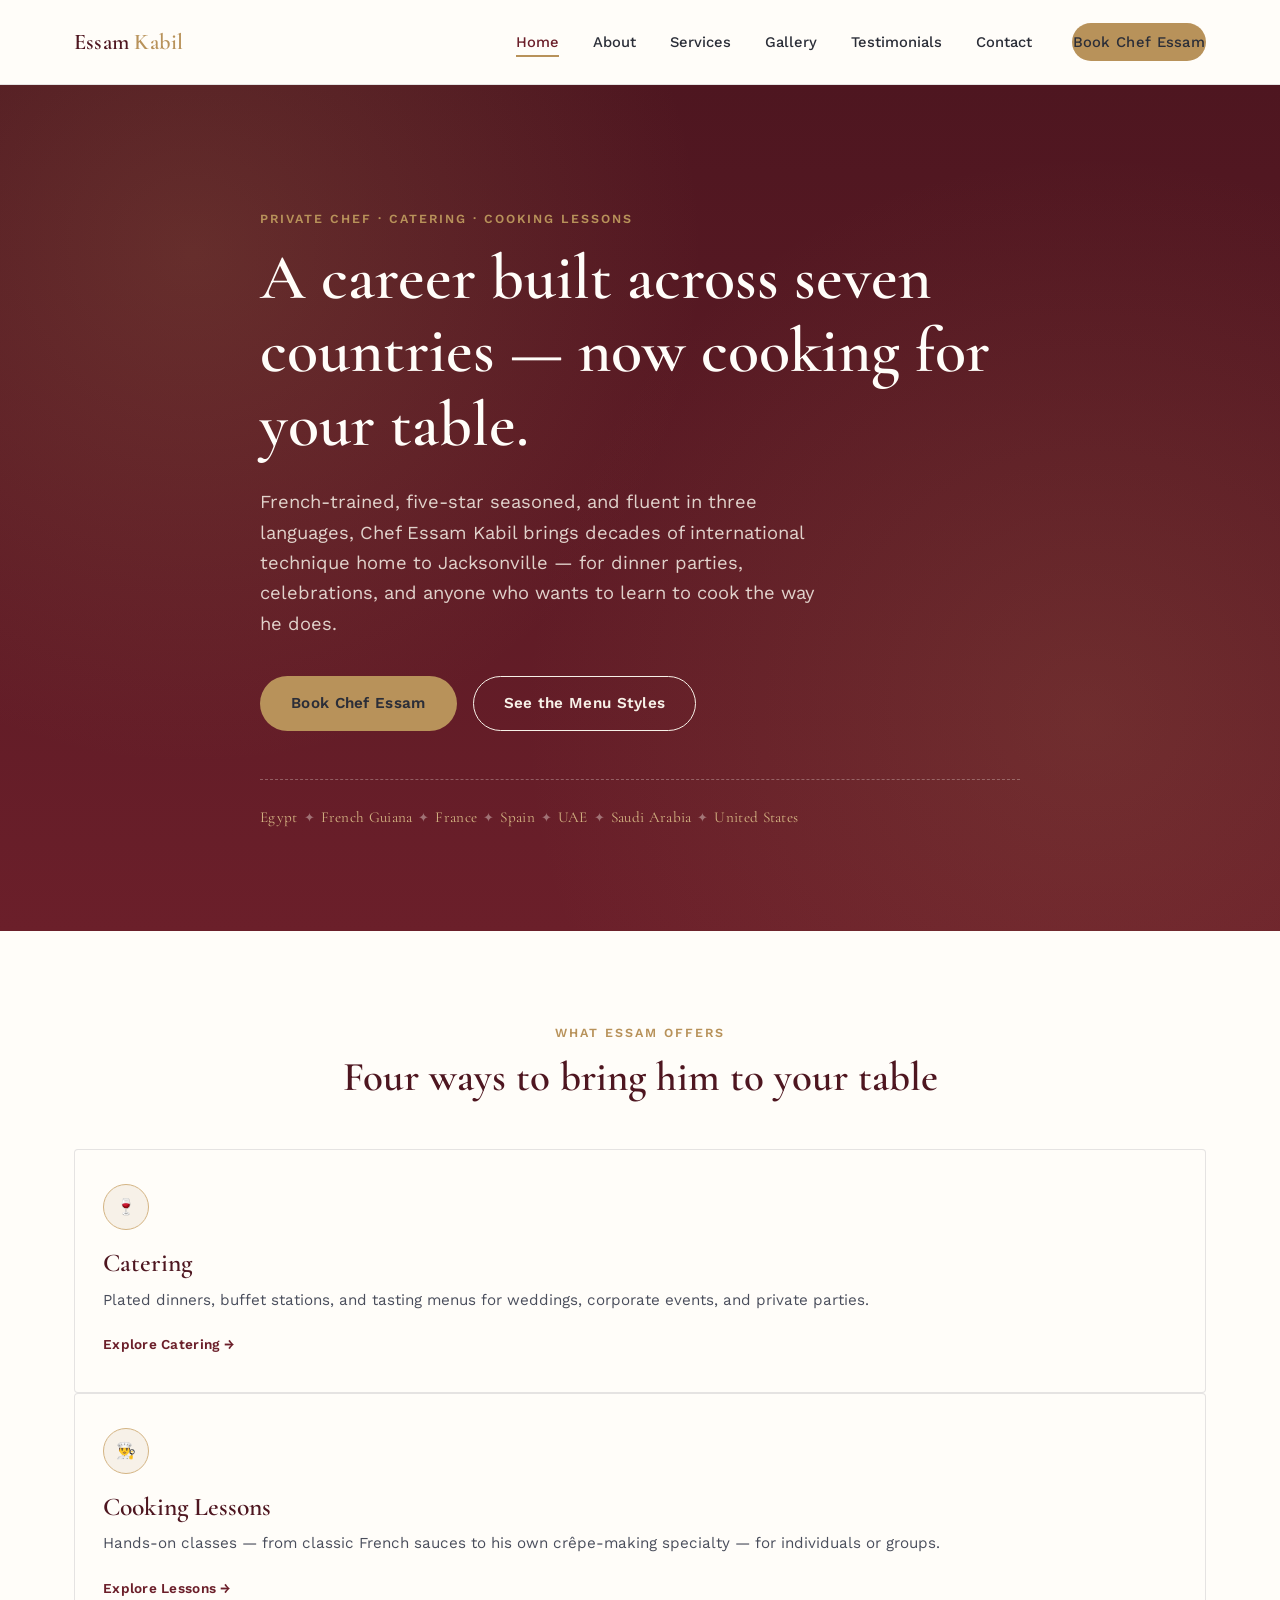
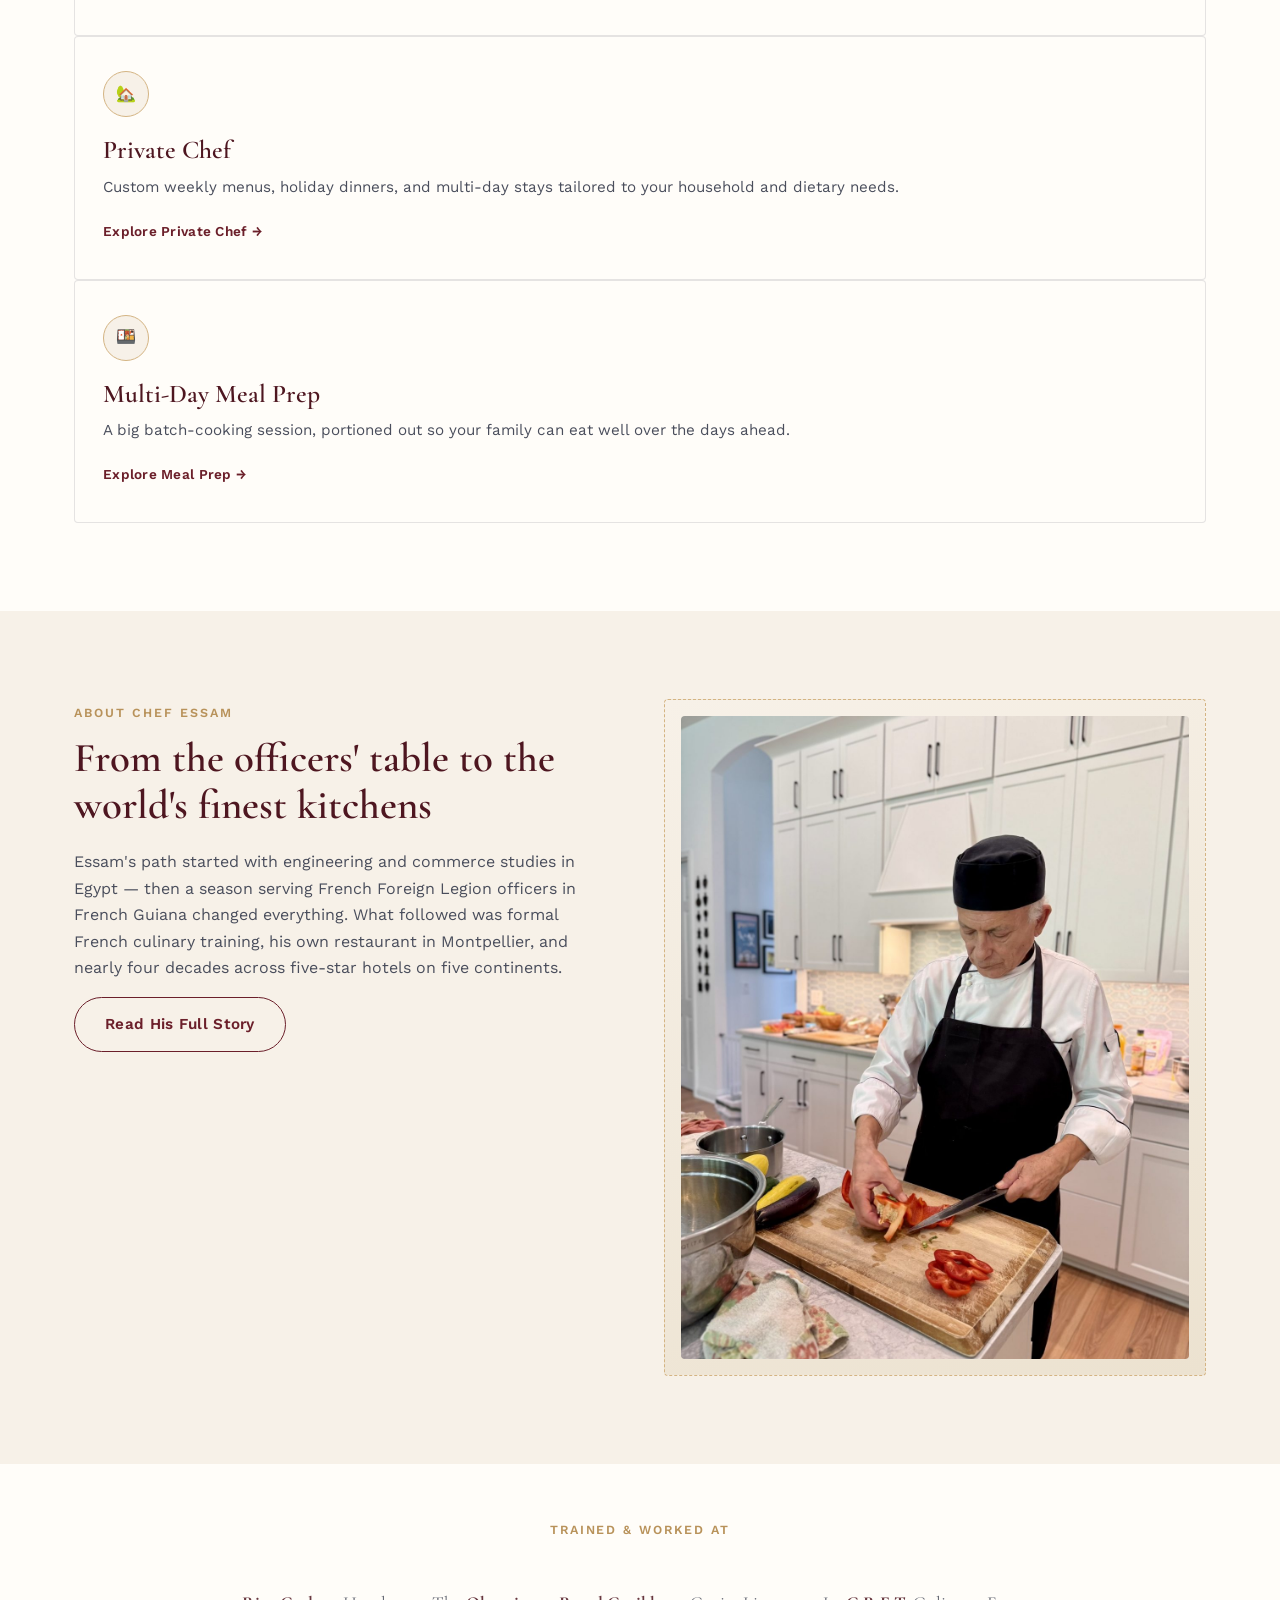
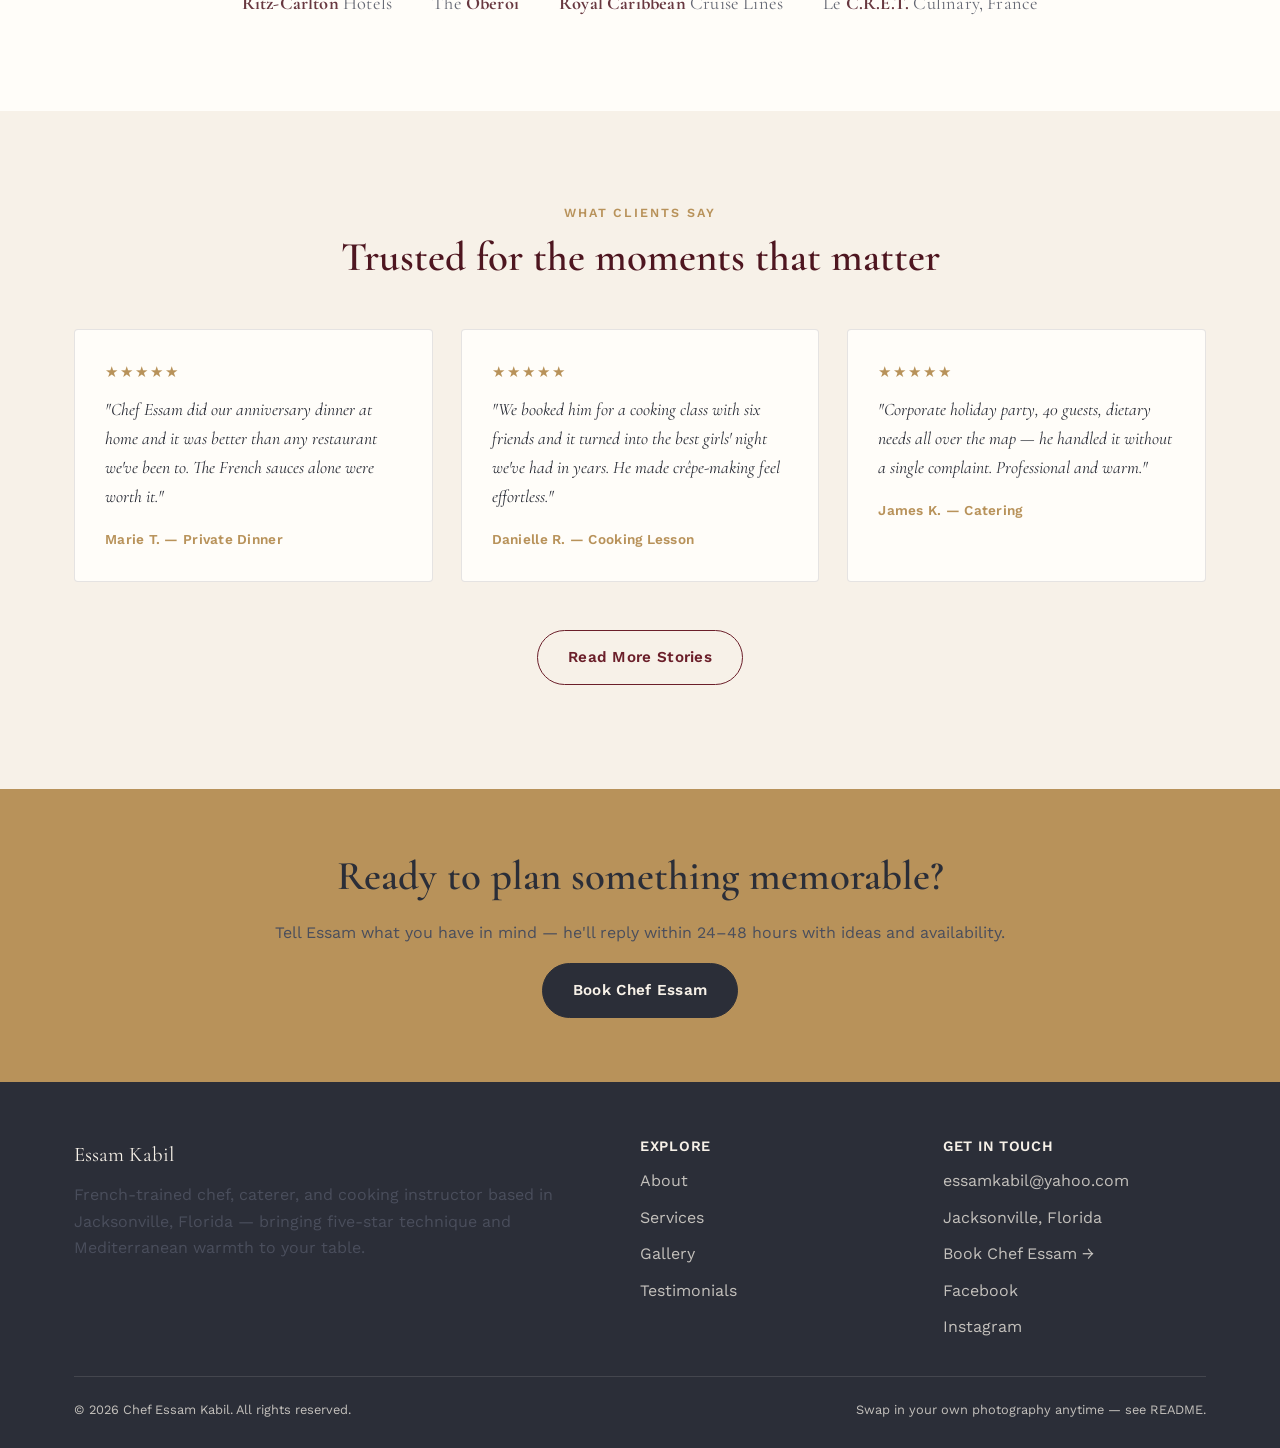
==== index.html @ e4d71530 "Add files via upload" ====
<!DOCTYPE html>
<html lang="en">
<head>
<meta charset="UTF-8">
<meta name="viewport" content="width=device-width, initial-scale=1.0">
<title>Chef Essam Kabil — Private Chef, Catering &amp; Cooking Lessons in Jacksonville, FL</title>
<meta name="description" content="French-trained executive chef Essam Kabil offers private chef services, catering, and cooking lessons in Jacksonville, FL — five-star technique, Mediterranean warmth.">
<link rel="preconnect" href="https://fonts.googleapis.com">
<link href="https://fonts.googleapis.com/css2?family=Cormorant+Garamond:wght@500;600;700&family=Work+Sans:wght@400;500;600&display=swap" rel="stylesheet">
<link rel="stylesheet" href="css/style.css">
</head>
<body>

<header class="site-header">
  <nav class="container nav">
    <a href="index.html" class="brand">Essam <span>Kabil</span></a>
    <ul class="nav-links">
      <li><a href="index.html" class="active">Home</a></li>
      <li><a href="about.html">About</a></li>
      <li><a href="services.html">Services</a></li>
      <li><a href="gallery.html">Gallery</a></li>
      <li><a href="testimonials.html">Testimonials</a></li>
      <li><a href="contact.html">Contact</a></li>
      <li class="nav-cta"><a href="contact.html" class="btn btn-primary">Book Chef Essam</a></li>
    </ul>
    <button class="nav-toggle" aria-label="Toggle menu"><span></span><span></span><span></span></button>
  </nav>
</header>

<section class="hero">
  <div class="container hero-inner">
    <span class="eyebrow">Private Chef · Catering · Cooking Lessons</span>
    <h1>A career built across seven countries — now cooking for your table.</h1>
    <p class="lede">French-trained, five-star seasoned, and fluent in three languages, Chef Essam Kabil brings decades of international technique home to Jacksonville — for dinner parties, celebrations, and anyone who wants to learn to cook the way he does.</p>
    <div class="hero-ctas">
      <a href="contact.html" class="btn btn-primary">Book Chef Essam</a>
      <a href="services.html" class="btn btn-outline">See the Menu Styles</a>
    </div>
    <div class="journey-strip">
      <span class="journey-stop">Egypt</span><span class="journey-sep">✦</span>
      <span class="journey-stop">French Guiana</span><span class="journey-sep">✦</span>
      <span class="journey-stop">France</span><span class="journey-sep">✦</span>
      <span class="journey-stop">Spain</span><span class="journey-sep">✦</span>
      <span class="journey-stop">UAE</span><span class="journey-sep">✦</span>
      <span class="journey-stop">Saudi Arabia</span><span class="journey-sep">✦</span>
      <span class="journey-stop">United States</span>
    </div>
  </div>
</section>

<section class="section">
  <div class="container">
    <div class="center" style="max-width:640px; margin:0 auto 48px;">
      <span class="eyebrow">What Essam Offers</span>
      <h2>Four ways to bring him to your table</h2>
    </div>
    <div class="grid-4">
      <div class="icon-card">
        <div class="icon-badge">🍷</div>
        <h3>Catering</h3>
        <p>Plated dinners, buffet stations, and tasting menus for weddings, corporate events, and private parties.</p>
        <a href="services.html#catering">Explore Catering →</a>
      </div>
      <div class="icon-card">
        <div class="icon-badge">👨‍🍳</div>
        <h3>Cooking Lessons</h3>
        <p>Hands-on classes — from classic French sauces to his own crêpe-making specialty — for individuals or groups.</p>
        <a href="services.html#lessons">Explore Lessons →</a>
      </div>
      <div class="icon-card">
        <div class="icon-badge">🏡</div>
        <h3>Private Chef</h3>
        <p>Custom weekly menus, holiday dinners, and multi-day stays tailored to your household and dietary needs.</p>
        <a href="services.html#private-chef">Explore Private Chef →</a>
      </div>
      <div class="icon-card">
        <div class="icon-badge">🍱</div>
        <h3>Multi-Day Meal Prep</h3>
        <p>A big batch-cooking session, portioned out so your family can eat well over the days ahead.</p>
        <a href="services.html#meal-prep">Explore Meal Prep →</a>
      </div>
    </div>
  </div>
</section>

<section class="section section--ivory">
  <div class="container two-col">
    <div>
      <span class="eyebrow">About Chef Essam</span>
      <h2>From the officers' table to the world's finest kitchens</h2>
      <p>Essam's path started with engineering and commerce studies in Egypt — then a season serving French Foreign Legion officers in French Guiana changed everything. What followed was formal French culinary training, his own restaurant in Montpellier, and nearly four decades across five-star hotels on five continents.</p>
      <a href="about.html" class="btn btn-outline on-light">Read His Full Story</a>
    </div>
    <div class="g-photo">
      <img src="images/essam-home.jpg" alt="Chef Essam Kabil slicing vegetables at a home kitchen island">
    </div>
  </div>
</section>

<section class="section--tight">
  <div class="container">
    <p class="center eyebrow" style="display:block;">Trained &amp; Worked At</p>
    <div class="credibility">
      <span class="credibility-item"><strong>Ritz-Carlton</strong> Hotels</span>
      <span class="credibility-item">The <strong>Oberoi</strong></span>
      <span class="credibility-item"><strong>Royal Caribbean</strong> Cruise Lines</span>
      <span class="credibility-item">Le <strong>C.R.E.T.</strong> Culinary, France</span>
    </div>
  </div>
</section>

<section class="section section--ivory">
  <div class="container">
    <div class="center" style="max-width:640px; margin:0 auto 48px;">
      <span class="eyebrow">What Clients Say</span>
      <h2>Trusted for the moments that matter</h2>
    </div>
    <div class="grid-3" id="home-testimonial-grid"></div>
    <p class="center mt-lg"><a href="testimonials.html" class="btn btn-outline on-light">Read More Stories</a></p>
  </div>
</section>

<section class="cta-banner">
  <div class="container">
    <h2>Ready to plan something memorable?</h2>
    <p>Tell Essam what you have in mind — he'll reply within 24–48 hours with ideas and availability.</p>
    <a href="contact.html" class="btn btn-outline on-light" style="background:var(--charcoal); color:var(--ivory); border-color:var(--charcoal);">Book Chef Essam</a>
  </div>
</section>

<footer class="site-footer">
  <div class="container">
    <div class="footer-grid">
      <div>
        <div class="footer-brand">Essam Kabil</div>
        <p>French-trained chef, caterer, and cooking instructor based in Jacksonville, Florida — bringing five-star technique and Mediterranean warmth to your table.</p>
      </div>
      <div>
        <h4>Explore</h4>
        <ul>
          <li><a href="about.html">About</a></li>
          <li><a href="services.html">Services</a></li>
          <li><a href="gallery.html">Gallery</a></li>
          <li><a href="testimonials.html">Testimonials</a></li>
        </ul>
      </div>
      <div>
        <h4>Get in Touch</h4>
        <ul>
          <li><a href="mailto:essamkabil@yahoo.com">essamkabil@yahoo.com</a></li>
          <li>Jacksonville, Florida</li>
          <li><a href="contact.html">Book Chef Essam →</a></li>
          <li><a href="https://www.facebook.com/profile.php?id=100069899911060" target="_blank" rel="noopener">Facebook</a></li>
          <li><a href="https://www.instagram.com/REPLACE_WITH_HANDLE" target="_blank" rel="noopener">Instagram</a></li>
        </ul>
      </div>
    </div>
    <div class="footer-bottom">
      <span>© 2026 Chef Essam Kabil. All rights reserved.</span>
      <span>Swap in your own photography anytime — see README.</span>
    </div>
  </div>
</footer>
<script src="js/testimonials-data.js"></script>
<script>
  mountTestimonials({
    gridEl: document.getElementById("home-testimonial-grid"),
    onHomeOnly: true,
    limit: 3
  });
</script>
<script src="js/main.js"></script>
</body>
</html>
---- css/style.css ----
/* ============================================
   Chef Essam Kabil — Design Tokens
   ============================================ */
:root {
  --bordeaux: #6B1F2A;
  --bordeaux-dark: #4E1620;
  --bordeaux-light: #8C3341;
  --ivory: #F7F1E8;
  --cream: #FFFDF9;
  --brass: #B8925A;
  --brass-light: #D4B483;
  --charcoal: #2B2E38;
  --charcoal-soft: #4A4E5C;
  --line: rgba(43, 46, 56, 0.12);

  --font-display: "Cormorant Garamond", "Playfair Display", Georgia, serif;
  --font-body: "Work Sans", "Helvetica Neue", Arial, sans-serif;

  --max-width: 1180px;
  --radius: 4px;
  --radius-pill: 999px;
}

* { box-sizing: border-box; }
html { scroll-behavior: smooth; }

body {
  margin: 0;
  font-family: var(--font-body);
  color: var(--charcoal);
  background: var(--cream);
  line-height: 1.65;
  -webkit-font-smoothing: antialiased;
}

img { max-width: 100%; display: block; }
a { color: inherit; text-decoration: none; }

h1, h2, h3, h4 {
  font-family: var(--font-display);
  font-weight: 600;
  line-height: 1.15;
  margin: 0 0 0.5em;
  color: var(--bordeaux-dark);
}

h1 { font-size: clamp(2.6rem, 5vw, 4.4rem); font-weight: 600; }
h2 { font-size: clamp(1.9rem, 3.2vw, 2.6rem); }
h3 { font-size: clamp(1.3rem, 2vw, 1.6rem); }

p { margin: 0 0 1em; color: var(--charcoal-soft); }

.eyebrow {
  font-family: var(--font-body);
  font-size: 0.78rem;
  font-weight: 600;
  letter-spacing: 0.16em;
  text-transform: uppercase;
  color: var(--brass);
  display: inline-block;
  margin-bottom: 0.9em;
}

.container {
  max-width: var(--max-width);
  margin: 0 auto;
  padding: 0 24px;
}

.section {
  padding: 88px 0;
}
.section--tight { padding: 56px 0; }
.section--ivory { background: var(--ivory); }
.section--bordeaux {
  background: var(--bordeaux-dark);
  color: var(--ivory);
}
.section--bordeaux h1,
.section--bordeaux h2,
.section--bordeaux h3 { color: var(--ivory); }
.section--bordeaux p { color: rgba(247, 241, 232, 0.82); }

.center { text-align: center; }

/* ============================================
   Buttons
   ============================================ */
.btn {
  display: inline-flex;
  align-items: center;
  gap: 8px;
  font-family: var(--font-body);
  font-weight: 600;
  font-size: 0.95rem;
  letter-spacing: 0.02em;
  padding: 14px 30px;
  border-radius: var(--radius-pill);
  border: 1px solid transparent;
  cursor: pointer;
  transition: transform 0.18s ease, box-shadow 0.18s ease, background 0.18s ease;
}
.btn-primary {
  background: var(--brass);
  color: var(--charcoal);
}
.btn-primary:hover {
  background: var(--brass-light);
  transform: translateY(-1px);
  box-shadow: 0 8px 20px rgba(184, 146, 90, 0.35);
}
.btn-outline {
  background: transparent;
  border-color: currentColor;
  color: inherit;
}
.btn-outline:hover {
  background: rgba(255,255,255,0.08);
  transform: translateY(-1px);
}
.btn-outline.on-light {
  border-color: var(--bordeaux);
  color: var(--bordeaux);
}
.btn-outline.on-light:hover { background: rgba(107, 31, 42, 0.06); }
.btn-block { width: 100%; justify-content: center; }

/* ============================================
   Header / Nav
   ============================================ */
.site-header {
  position: sticky;
  top: 0;
  z-index: 9000;
  isolation: isolate;
  background: rgba(255, 253, 249, 0.94);
  backdrop-filter: blur(6px);
  border-bottom: 1px solid var(--line);
}
html, body {
  overflow-x: hidden;
  max-width: 100%;
}

.nav {
  display: flex;
  align-items: center;
  justify-content: space-between;
  height: 84px;
  flex-wrap: nowrap;
}
.brand {
  font-family: var(--font-display);
  font-size: 1.4rem;
  font-weight: 600;
  color: var(--bordeaux-dark);
  letter-spacing: 0.01em;
  white-space: nowrap;
}
.brand span { color: var(--brass); }

.nav-links {
  display: flex;
  align-items: center;
  gap: 34px;
  list-style: none;
  margin: 0;
  padding: 0;
}
.nav-links a {
  font-size: 0.92rem;
  font-weight: 500;
  color: var(--charcoal);
  position: relative;
  padding: 6px 0;
}
.nav-links a::after {
  content: "";
  position: absolute;
  left: 0; bottom: 0;
  width: 0; height: 2px;
  background: var(--brass);
  transition: width 0.2s ease;
}
.nav-links a:hover::after,
.nav-links a.active::after { width: 100%; }
.nav-links a.active { color: var(--bordeaux); }

.nav-cta { margin-left: 6px; }
.nav-toggle {
  display: none;
  flex-direction: column;
  gap: 5px;
  background: none;
  border: none;
  cursor: pointer;
  padding: 6px;
  z-index: 200;
}
.nav-toggle span {
  width: 24px; height: 2px;
  background: var(--charcoal);
  border-radius: 2px;
}

/* Below 1024px there isn't comfortable room for 6 links + a name + a
   button on one line, so we switch to the hamburger earlier than a
   typical "phone-only" breakpoint. This covers narrowed laptop windows,
   tablets, and phones alike. */
@media (max-width: 1024px) {
  .nav-links {
    position: fixed;
    top: 84px;
    left: 0;
    right: 0;
    bottom: 0;
    width: 100%;
    height: calc(100vh - 84px);
    margin: 0;
    background-color: var(--cream);
    opacity: 1;
    flex-direction: column;
    align-items: flex-start;
    justify-content: flex-start;
    padding: 40px 24px;
    gap: 26px;
    transform: translateY(-110%);
    transition: transform 0.28s ease;
    z-index: 9999;
    overflow-y: auto;
  }
  .nav-links.open { transform: translateY(0); }
  .nav-toggle { display: flex; position: relative; z-index: 10000; }
  .nav-cta { margin-left: 0; }
}

/* ============================================
   Hero
   ============================================ */
.hero {
  background: linear-gradient(180deg, var(--bordeaux-dark) 0%, var(--bordeaux) 100%);
  color: var(--ivory);
  position: relative;
  overflow: hidden;
}
.hero::before {
  content: "";
  position: absolute;
  inset: 0;
  background-image:
    radial-gradient(circle at 15% 20%, rgba(184,146,90,0.18), transparent 40%),
    radial-gradient(circle at 85% 75%, rgba(184,146,90,0.14), transparent 45%);
}
.hero-inner {
  position: relative;
  z-index: 1;
  padding: 120px 0 100px;
  max-width: 760px;
}
.hero h1 { color: var(--cream); margin-bottom: 0.4em; }
.hero .lede {
  font-size: 1.15rem;
  color: rgba(247, 241, 232, 0.85);
  max-width: 560px;
  margin-bottom: 2em;
}
.hero-ctas { display: flex; gap: 16px; flex-wrap: wrap; }

/* Journey stamp signature motif */
.journey-strip {
  display: flex;
  align-items: center;
  gap: 6px;
  flex-wrap: wrap;
  margin-top: 3em;
  padding-top: 1.6em;
  border-top: 1px dashed rgba(247,241,232,0.3);
}
.journey-stop {
  font-family: var(--font-display);
  font-size: 0.95rem;
  color: var(--brass-light);
  letter-spacing: 0.02em;
}
.journey-sep { color: rgba(247,241,232,0.4); font-size: 0.8rem; }

/* ============================================
   Icon strip / service cards
   ============================================ */
.grid-3 {
  display: grid;
  grid-template-columns: repeat(3, 1fr);
  gap: 28px;
}
@media (max-width: 780px) { .grid-3 { grid-template-columns: 1fr; } }

.icon-card {
  background: var(--cream);
  border: 1px solid var(--line);
  border-radius: var(--radius);
  padding: 34px 28px;
  transition: box-shadow 0.2s ease, transform 0.2s ease;
}
.icon-card:hover { box-shadow: 0 14px 30px rgba(43,46,56,0.08); transform: translateY(-3px); }
.icon-badge {
  width: 46px; height: 46px;
  border-radius: 50%;
  background: var(--ivory);
  border: 1px solid var(--brass-light);
  display: flex; align-items: center; justify-content: center;
  margin-bottom: 18px;
  color: var(--bordeaux);
}
.icon-card h3 { margin-bottom: 0.4em; }
.icon-card p { margin-bottom: 1.2em; font-size: 0.95rem; }
.icon-card a {
  font-size: 0.85rem;
  font-weight: 600;
  color: var(--bordeaux);
  letter-spacing: 0.02em;
}

/* ============================================
   Credibility strip
   ============================================ */
.credibility {
  display: flex;
  flex-wrap: wrap;
  gap: 40px;
  justify-content: center;
  align-items: center;
  padding: 36px 0;
}
.credibility-item {
  font-family: var(--font-display);
  font-size: 1.15rem;
  color: var(--charcoal-soft);
  letter-spacing: 0.01em;
  opacity: 0.85;
}
.credibility-item strong { color: var(--bordeaux-dark); }

/* ============================================
   Testimonial cards
   ============================================ */
.stars { color: var(--brass); letter-spacing: 2px; font-size: 0.95rem; margin-bottom: 0.6em; }
.t-card {
  background: var(--cream);
  border: 1px solid var(--line);
  border-radius: var(--radius);
  padding: 30px;
  height: 100%;
}
.t-card p.quote {
  font-family: var(--font-display);
  font-size: 1.1rem;
  color: var(--charcoal);
  font-style: italic;
}
.t-meta { font-size: 0.85rem; color: var(--brass); font-weight: 600; letter-spacing: 0.02em; }

.t-featured {
  background: var(--bordeaux-dark);
  color: var(--ivory);
  border-radius: var(--radius);
  padding: 48px;
  margin-bottom: 48px;
  text-align: center;
}
.t-featured p.quote {
  font-family: var(--font-display);
  font-size: 1.5rem;
  color: var(--cream);
  max-width: 720px;
  margin: 0.4em auto 0.6em;
}
.t-featured .t-meta { color: var(--brass-light); }

/* ============================================
   Timeline (About page)
   ============================================ */
.timeline {
  display: grid;
  grid-template-columns: repeat(auto-fit, minmax(150px, 1fr));
  gap: 18px;
  margin: 48px 0;
}
@media (max-width: 900px) {
  .timeline { grid-template-columns: 1fr; gap: 22px; }
}
.timeline-step {
  border-top: 3px solid var(--brass);
  padding-top: 16px;
  position: relative;
}
@media (max-width: 900px) {
  .timeline-step { border-top: none; border-left: 3px solid var(--brass); padding: 4px 0 4px 18px; }
}
.timeline-step .place {
  font-family: var(--font-display);
  font-weight: 600;
  color: var(--bordeaux-dark);
  font-size: 1.1rem;
  margin-bottom: 4px;
}
.timeline-step .detail { font-size: 0.85rem; color: var(--charcoal-soft); }

/* ============================================
   Resume / Career Timeline (About page)
   ============================================ */
.resume-timeline {
  position: relative;
  border-left: 2px solid var(--line);
  padding-left: 28px;
}
.rt-item {
  position: relative;
  padding-bottom: 26px;
}
.rt-item::before {
  content: "";
  position: absolute;
  left: -34px;
  top: 4px;
  width: 10px;
  height: 10px;
  border-radius: 50%;
  background: var(--bordeaux);
  border: 2px solid var(--cream);
  box-shadow: 0 0 0 2px var(--bordeaux);
}
.rt-item.rt-edu::before {
  background: var(--brass);
  box-shadow: 0 0 0 2px var(--brass);
}
.rt-date {
  font-size: 0.78rem;
  font-weight: 600;
  letter-spacing: 0.04em;
  color: var(--brass);
  text-transform: uppercase;
  margin-bottom: 4px;
}
.rt-item.rt-edu .rt-date { color: var(--bordeaux); }
.rt-body strong {
  display: block;
  font-size: 1.02rem;
  color: var(--charcoal);
  margin-bottom: 2px;
}
.rt-body span {
  display: block;
  font-size: 0.88rem;
  color: var(--charcoal-soft);
}

/* ============================================
   Forms
   ============================================ */
.form-card {
  background: var(--cream);
  border: 1px solid var(--line);
  border-radius: var(--radius);
  padding: 44px;
}
@media (max-width: 600px) { .form-card { padding: 28px 22px; } }

.form-grid {
  display: grid;
  grid-template-columns: 1fr 1fr;
  gap: 22px;
}
@media (max-width: 700px) { .form-grid { grid-template-columns: 1fr; } }
.form-grid .full { grid-column: 1 / -1; }

.field label {
  display: block;
  font-size: 0.85rem;
  font-weight: 600;
  margin-bottom: 6px;
  color: var(--charcoal);
}
.field .optional {
  font-weight: 400;
  color: var(--charcoal-soft);
  font-size: 0.8rem;
}
.field input,
.field select,
.field textarea {
  width: 100%;
  font-family: var(--font-body);
  font-size: 0.95rem;
  padding: 12px 14px;
  border: 1px solid var(--line);
  border-radius: var(--radius);
  background: var(--ivory);
  color: var(--charcoal);
}
.field input:focus,
.field select:focus,
.field textarea:focus {
  outline: none;
  border-color: var(--brass);
  box-shadow: 0 0 0 3px rgba(184,146,90,0.2);
}
.checkbox-grid {
  display: grid;
  grid-template-columns: repeat(3, 1fr);
  gap: 10px;
}
@media (max-width: 600px) { .checkbox-grid { grid-template-columns: repeat(2, 1fr); } }
.checkbox-grid label {
  display: flex; align-items: center; gap: 8px;
  font-size: 0.88rem; font-weight: 400;
  color: var(--charcoal-soft);
}
.checkbox-grid input { width: auto; }

.form-note {
  font-size: 0.85rem;
  color: var(--charcoal-soft);
  margin-top: 16px;
}

.confirm-box {
  display: none;
  background: var(--ivory);
  border: 1px solid var(--brass-light);
  border-radius: var(--radius);
  padding: 30px;
  text-align: center;
}
.confirm-box.show { display: block; }

/* ============================================
   Gallery
   ============================================ */
.filter-tabs {
  display: flex;
  gap: 10px;
  flex-wrap: wrap;
  justify-content: center;
  margin-bottom: 40px;
}
.filter-tab {
  font-size: 0.85rem;
  font-weight: 600;
  padding: 9px 20px;
  border-radius: var(--radius-pill);
  border: 1px solid var(--brass-light);
  background: transparent;
  color: var(--bordeaux-dark);
  cursor: pointer;
  transition: background 0.18s ease, color 0.18s ease;
}
.filter-tab:hover { background: rgba(184,146,90,0.12); }
.filter-tab.active { background: var(--bordeaux); border-color: var(--bordeaux); color: var(--ivory); }

.masonry {
  display: grid;
  grid-template-columns: repeat(4, 1fr);
  gap: 18px;
}
@media (max-width: 900px) { .masonry { grid-template-columns: repeat(2, 1fr); } }
@media (max-width: 520px) { .masonry { grid-template-columns: 1fr; } }

.ig-grid { grid-template-columns: repeat(6, 1fr); }
@media (max-width: 900px) { .ig-grid { grid-template-columns: repeat(3, 1fr); } }
@media (max-width: 520px) { .ig-grid { grid-template-columns: repeat(2, 1fr); } }

.g-item { display: none; }
.g-item.show { display: block; animation: fadeIn 0.3s ease; }
@keyframes fadeIn { from { opacity: 0; } to { opacity: 1; } }

.g-photo {
  aspect-ratio: 4/5;
  border-radius: var(--radius);
  background: linear-gradient(160deg, var(--ivory), #ECE2D0);
  border: 1px dashed var(--brass-light);
  display: flex;
  flex-direction: column;
  align-items: center;
  justify-content: center;
  gap: 10px;
  color: var(--brass);
  text-align: center;
  padding: 16px;
  overflow: hidden;
}
.g-photo img { width: 100%; height: 100%; object-fit: cover; border-radius: var(--radius); }
.g-photo .g-icon { font-size: 1.6rem; }
.g-photo .g-hint { font-size: 0.72rem; color: var(--charcoal-soft); letter-spacing: 0.02em; }
.g-caption { margin-top: 10px; font-size: 0.85rem; color: var(--charcoal-soft); }
.g-caption strong { color: var(--charcoal); }

/* ============================================
   Footer
   ============================================ */
.site-footer {
  background: var(--charcoal);
  color: rgba(247,241,232,0.75);
  padding: 56px 0 28px;
}
.footer-grid {
  display: grid;
  grid-template-columns: 2fr 1fr 1fr;
  gap: 40px;
  margin-bottom: 36px;
}
@media (max-width: 700px) { .footer-grid { grid-template-columns: 1fr; gap: 28px; } }
.footer-grid h4 { color: var(--ivory); font-size: 0.9rem; letter-spacing: 0.05em; text-transform: uppercase; margin-bottom: 14px; font-family: var(--font-body); }
.footer-grid ul { list-style: none; margin: 0; padding: 0; display: flex; flex-direction: column; gap: 10px; }
.footer-grid a:hover { color: var(--brass-light); }
.footer-brand { font-family: var(--font-display); font-size: 1.3rem; color: var(--ivory); margin-bottom: 10px; }
.footer-bottom {
  border-top: 1px solid rgba(247,241,232,0.12);
  padding-top: 22px;
  font-size: 0.8rem;
  display: flex;
  justify-content: space-between;
  flex-wrap: wrap;
  gap: 10px;
}

/* ============================================
   CTA banner
   ============================================ */
.cta-banner {
  background: var(--brass);
  color: var(--charcoal);
  text-align: center;
  padding: 64px 0;
}
.cta-banner h2 { color: var(--charcoal); }

/* Utility */
.mt-lg { margin-top: 48px; }
.two-col {
  display: grid;
  grid-template-columns: 1fr 1fr;
  gap: 48px;
  align-items: start;
}
@media (max-width: 800px) { .two-col { grid-template-columns: 1fr; } }
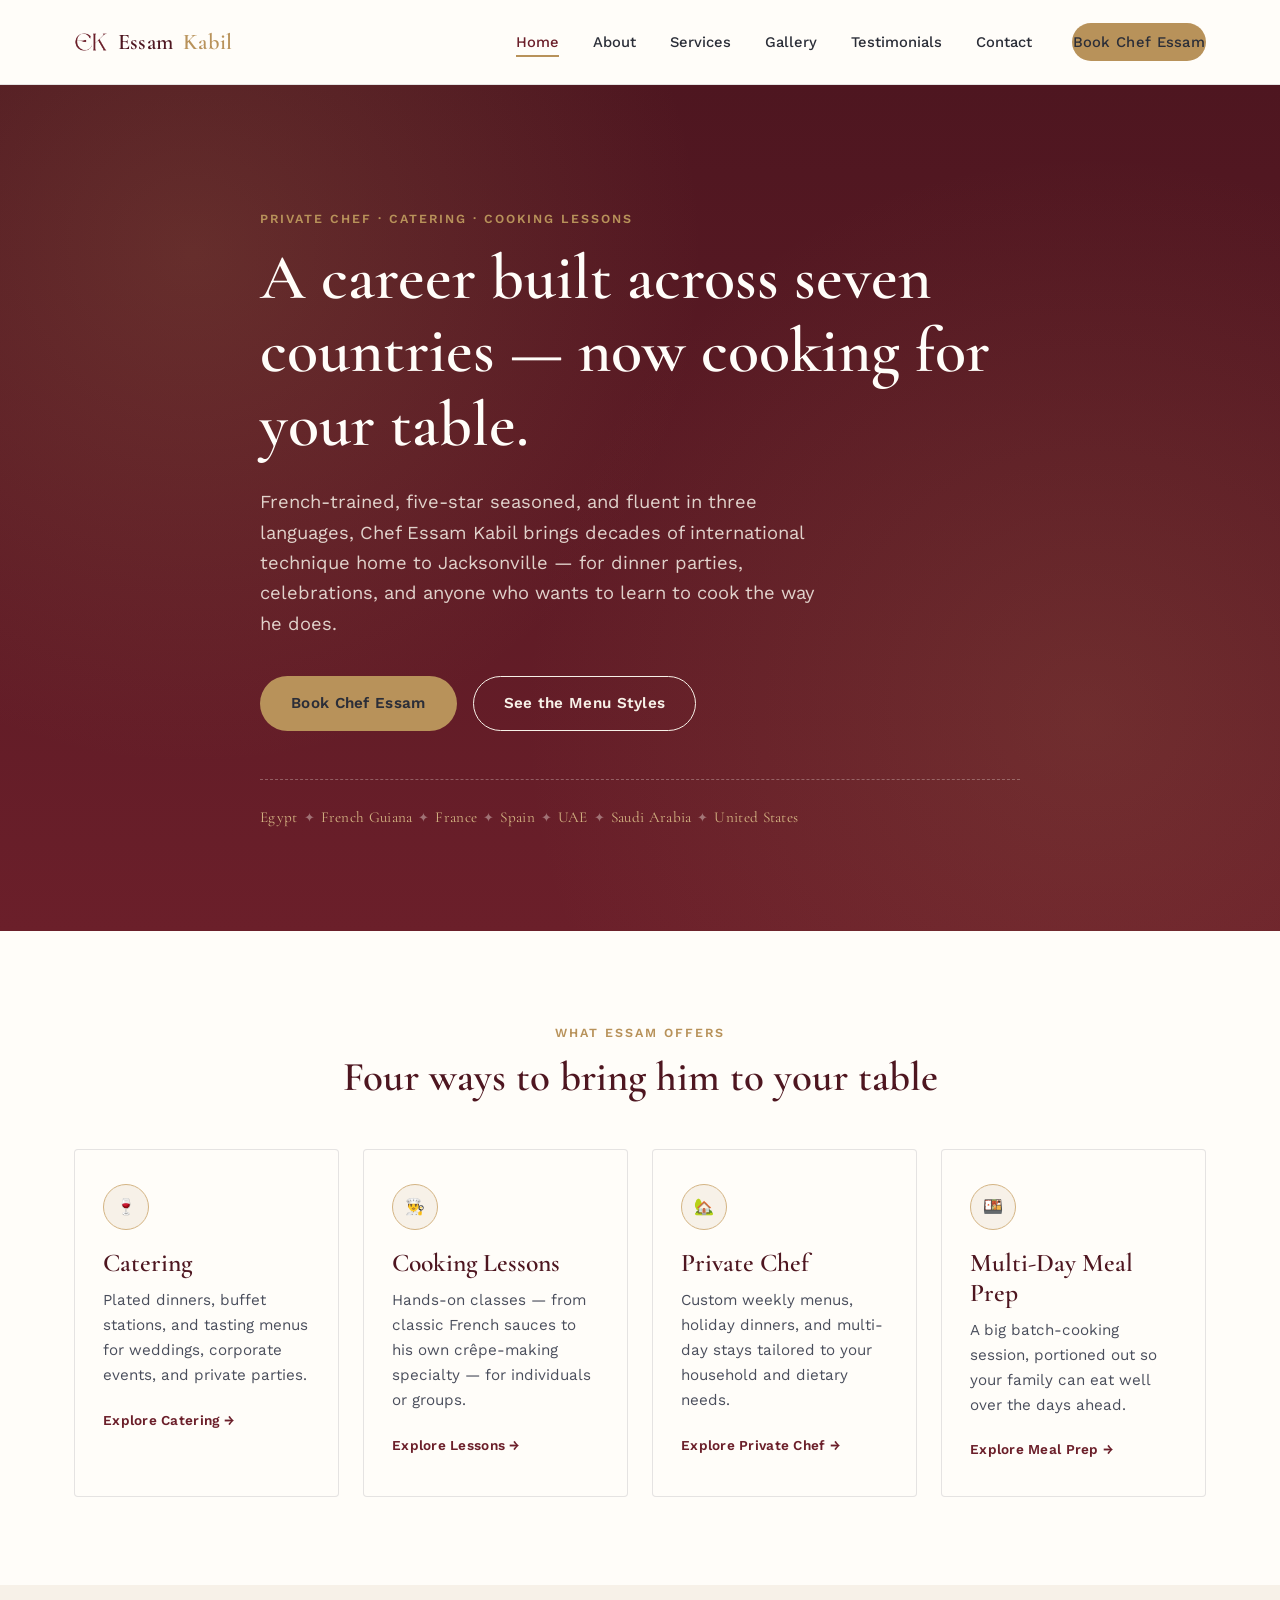
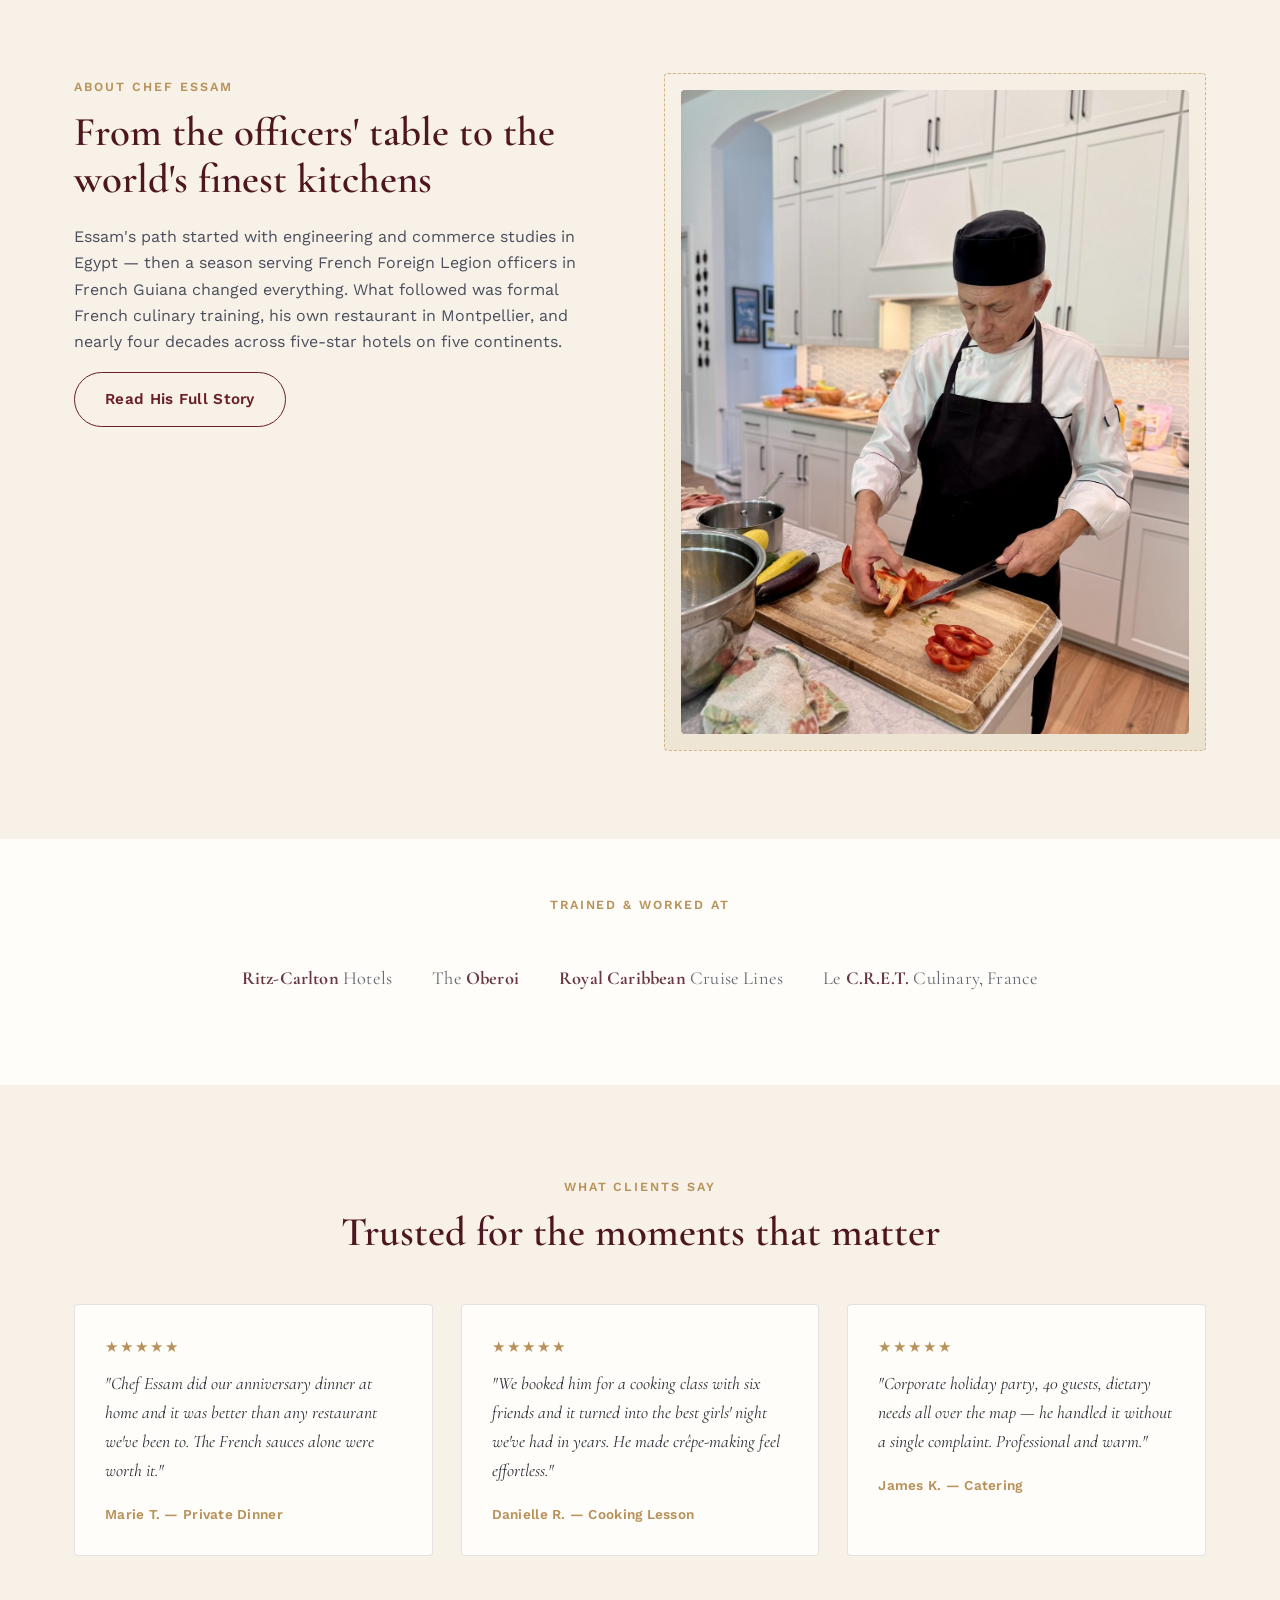
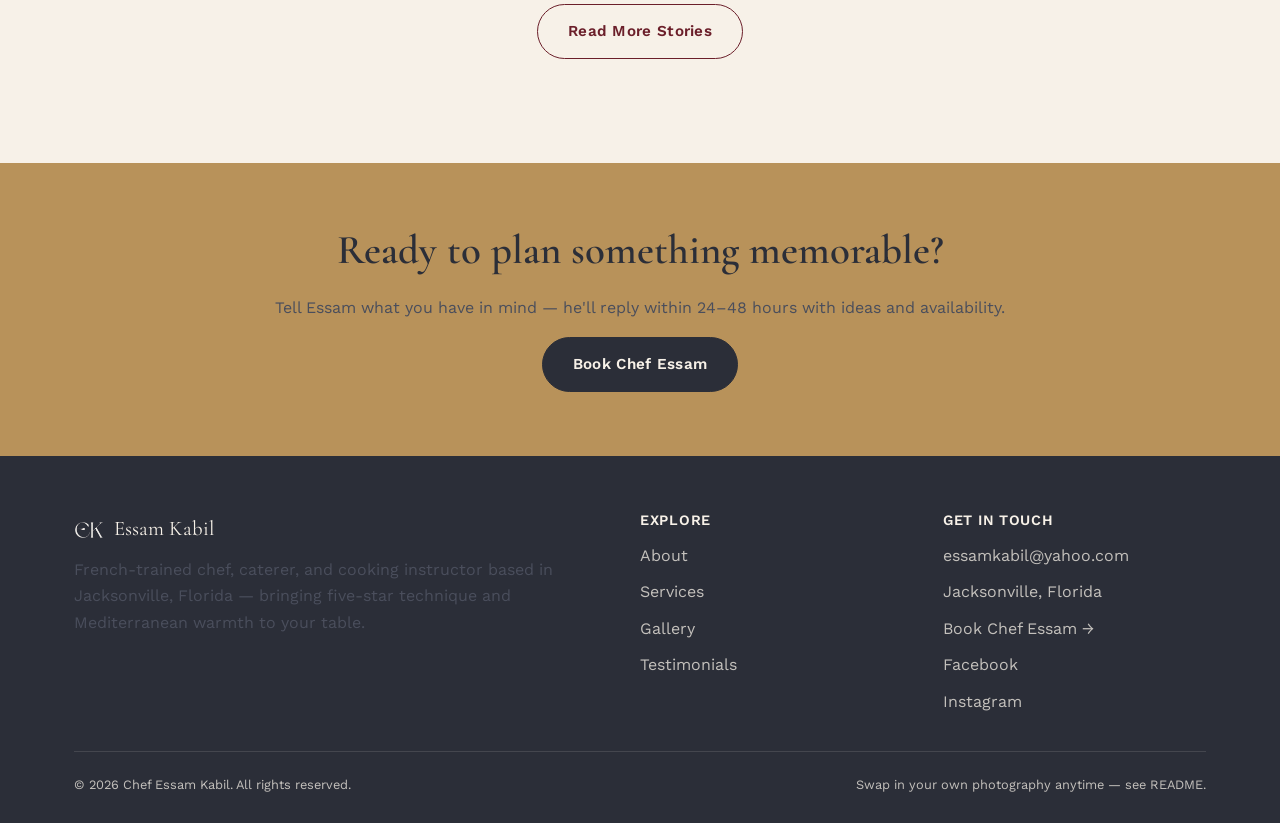
==== commit 142d7745: "Add font and logo placements" ====
--- a/index.html
+++ b/index.html
@@ -2,6 +2,7 @@
 <html lang="en">
 <head>
 <meta charset="UTF-8">
+<link rel="icon" type="image/png" href="images/favicon.png">
 <meta name="viewport" content="width=device-width, initial-scale=1.0">
 <title>Chef Essam Kabil — Private Chef, Catering &amp; Cooking Lessons in Jacksonville, FL</title>
 <meta name="description" content="French-trained executive chef Essam Kabil offers private chef services, catering, and cooking lessons in Jacksonville, FL — five-star technique, Mediterranean warmth.">
@@ -13,7 +14,7 @@
 
 <header class="site-header">
   <nav class="container nav">
-    <a href="index.html" class="brand">Essam <span>Kabil</span></a>
+    <a href="index.html" class="brand"><img src="images/logo/monogram-bordeaux.png" alt="" class="brand-mark">Essam <span>Kabil</span></a>
     <ul class="nav-links">
       <li><a href="index.html" class="active">Home</a></li>
       <li><a href="about.html">About</a></li>
@@ -132,7 +133,7 @@
   <div class="container">
     <div class="footer-grid">
       <div>
-        <div class="footer-brand">Essam Kabil</div>
+        <div class="footer-brand"><img src="images/logo/monogram-cream.png" alt="" class="footer-mark">Essam Kabil</div>
         <p>French-trained chef, caterer, and cooking instructor based in Jacksonville, Florida — bringing five-star technique and Mediterranean warmth to your table.</p>
       </div>
       <div>
--- a/css/style.css
+++ b/css/style.css
@@ -1,3 +1,11 @@
+@font-face {
+  font-family: "Dream Avenue";
+  src: url("fonts/DreamAvenue-Regular.otf") format("opentype");
+  font-weight: normal;
+  font-style: normal;
+  font-display: swap;
+}
+
 /* ============================================
    Chef Essam Kabil — Design Tokens
    ============================================ */
@@ -13,7 +21,7 @@
   --charcoal-soft: #4A4E5C;
   --line: rgba(43, 46, 56, 0.12);
 
-  --font-display: "Cormorant Garamond", "Playfair Display", Georgia, serif;
+  --font-display: "Dream Avenue", "Cormorant Garamond", "Playfair Display", Georgia, serif;
   --font-body: "Work Sans", "Helvetica Neue", Arial, sans-serif;
 
   --max-width: 1180px;
@@ -156,7 +164,11 @@
   color: var(--bordeaux-dark);
   letter-spacing: 0.01em;
   white-space: nowrap;
-}
+  display: flex;
+  align-items: center;
+  gap: 10px;
+}
+.brand-mark { width: 34px; height: 34px; object-fit: contain; display: block; }
 .brand span { color: var(--brass); }
 
 .nav-links {
@@ -294,6 +306,14 @@
 }
 @media (max-width: 780px) { .grid-3 { grid-template-columns: 1fr; } }
 
+.grid-4 {
+  display: grid;
+  grid-template-columns: repeat(4, 1fr);
+  gap: 24px;
+}
+@media (max-width: 980px) { .grid-4 { grid-template-columns: repeat(2, 1fr); } }
+@media (max-width: 560px) { .grid-4 { grid-template-columns: 1fr; } }
+
 .icon-card {
   background: var(--cream);
   border: 1px solid var(--line);
@@ -612,7 +632,8 @@
 .footer-grid h4 { color: var(--ivory); font-size: 0.9rem; letter-spacing: 0.05em; text-transform: uppercase; margin-bottom: 14px; font-family: var(--font-body); }
 .footer-grid ul { list-style: none; margin: 0; padding: 0; display: flex; flex-direction: column; gap: 10px; }
 .footer-grid a:hover { color: var(--brass-light); }
-.footer-brand { font-family: var(--font-display); font-size: 1.3rem; color: var(--ivory); margin-bottom: 10px; }
+.footer-brand { font-family: var(--font-display); font-size: 1.3rem; color: var(--ivory); margin-bottom: 10px; display: flex; align-items: center; gap: 10px; }
+.footer-mark { width: 30px; height: 30px; object-fit: contain; display: block; }
 .footer-bottom {
   border-top: 1px solid rgba(247,241,232,0.12);
   padding-top: 22px;
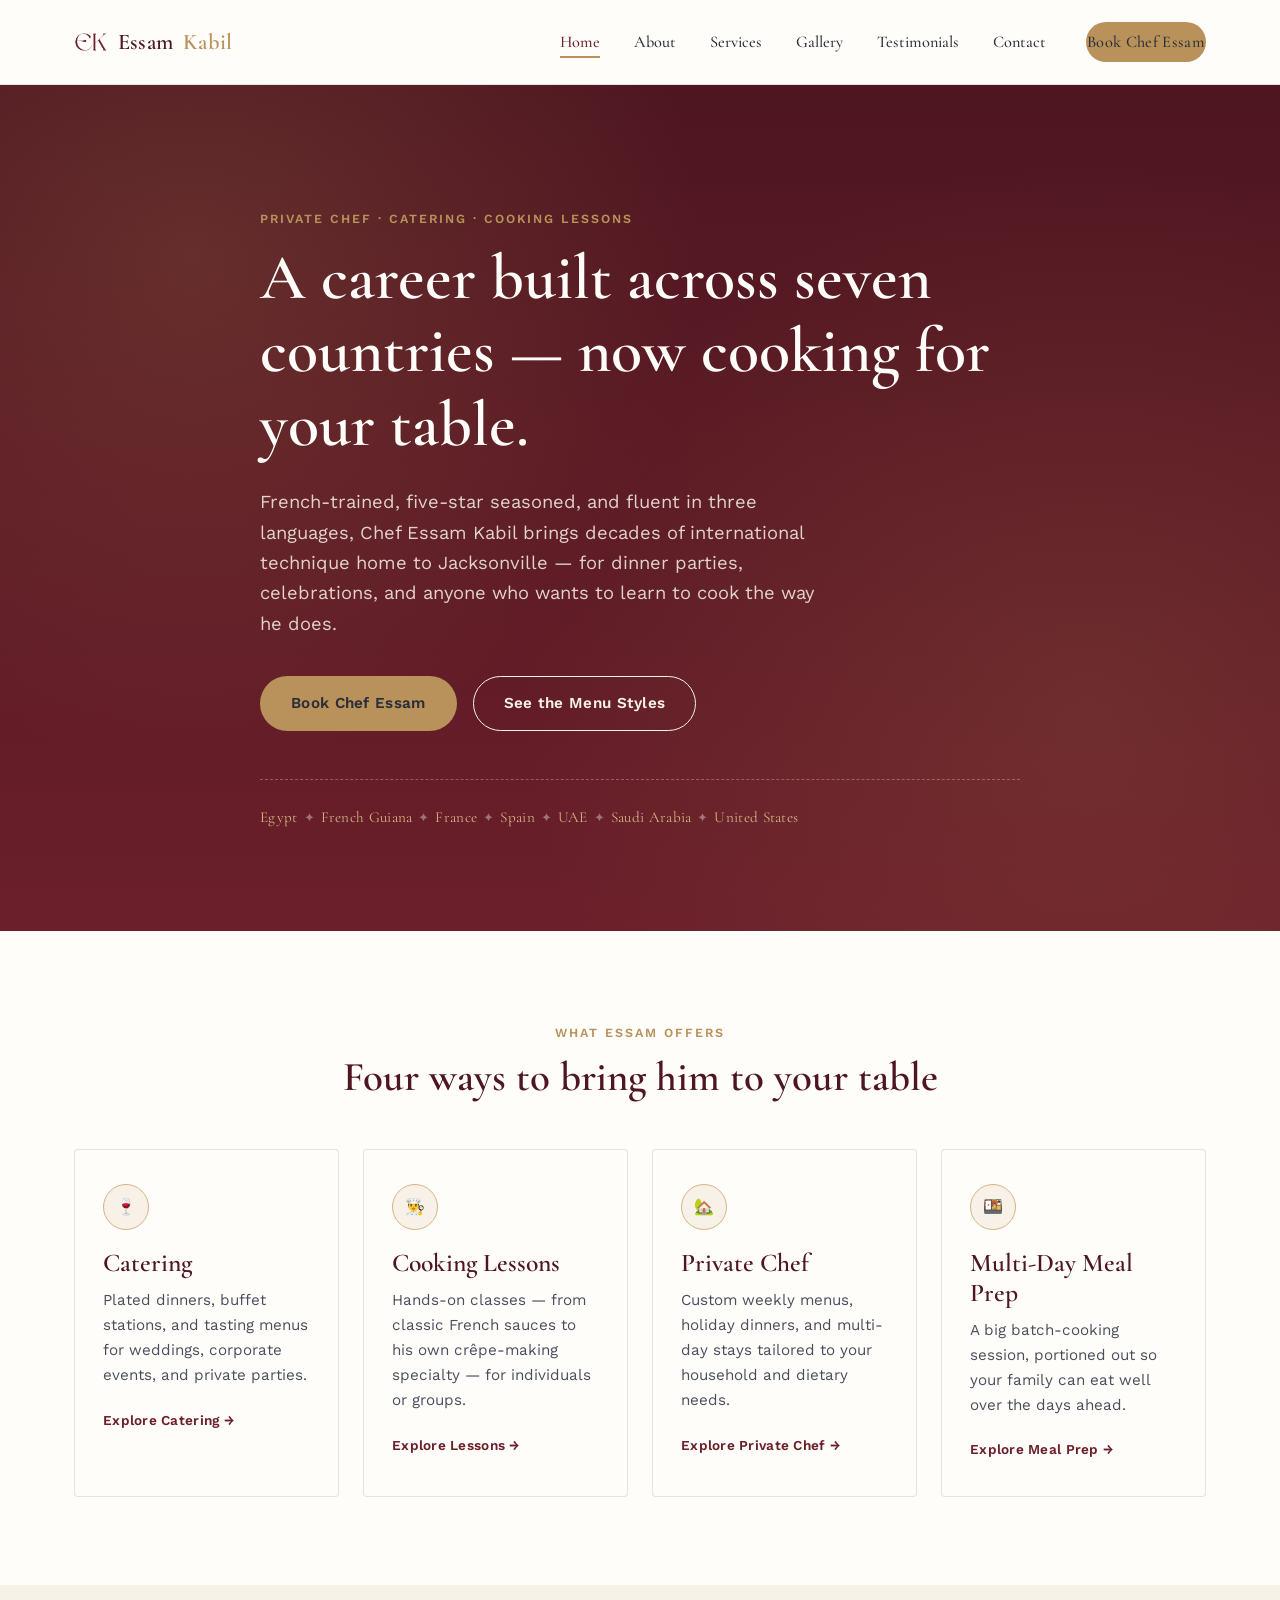
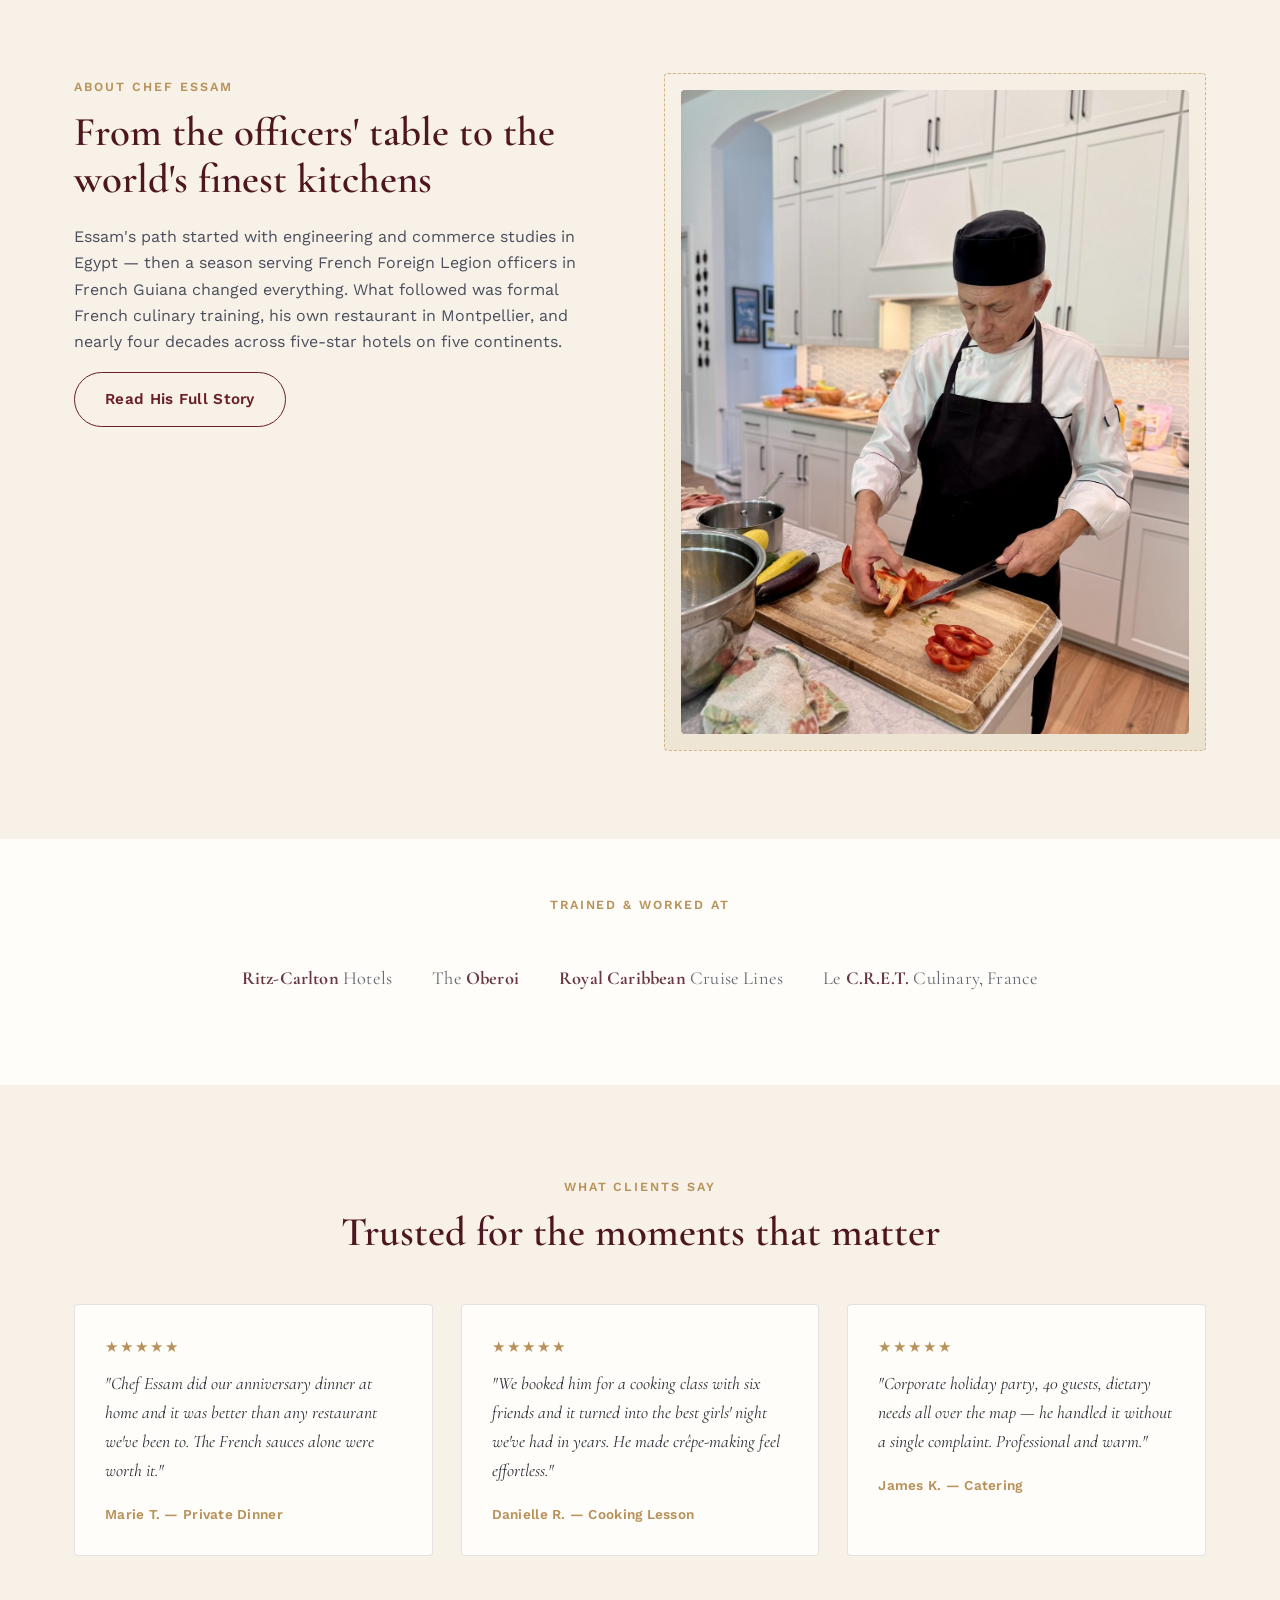
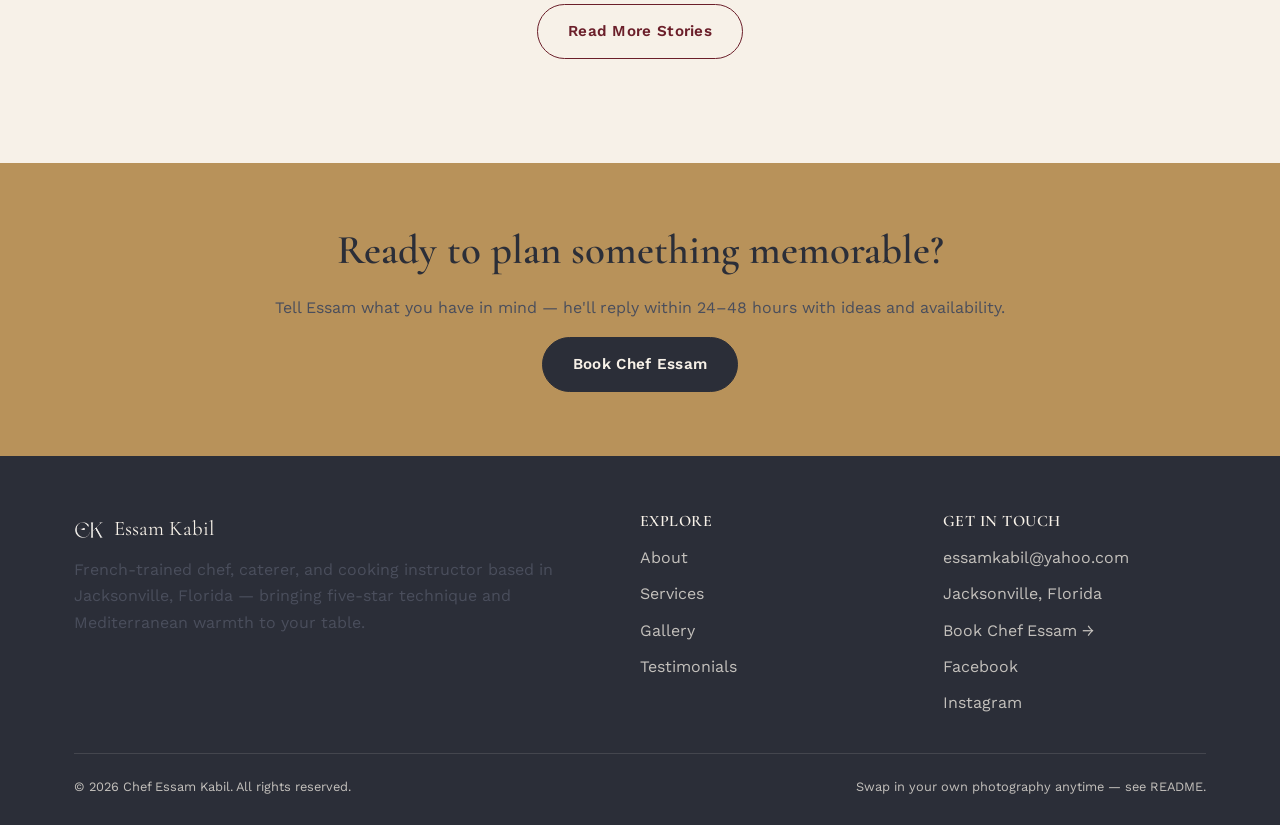
==== commit b4e5cb6b: "Add font, fix logo placement, and include Meal Prep" ====
--- a/index.html
+++ b/index.html
@@ -4,8 +4,8 @@
 <meta charset="UTF-8">
 <link rel="icon" type="image/png" href="images/favicon.png">
 <meta name="viewport" content="width=device-width, initial-scale=1.0">
-<title>Chef Essam Kabil — Private Chef, Catering &amp; Cooking Lessons in Jacksonville, FL</title>
-<meta name="description" content="French-trained executive chef Essam Kabil offers private chef services, catering, and cooking lessons in Jacksonville, FL — five-star technique, Mediterranean warmth.">
+<title>Chef Essam Kabil — Private Chef, Catering, Cooking Lessons &amp; Meal Prep in Jacksonville, FL</title>
+<meta name="description" content="French-trained executive chef Essam Kabil offers private chef services, catering, cooking lessons, and multi-day meal prep in Jacksonville, FL — five-star technique, Mediterranean warmth.">
 <link rel="preconnect" href="https://fonts.googleapis.com">
 <link href="https://fonts.googleapis.com/css2?family=Cormorant+Garamond:wght@500;600;700&family=Work+Sans:wght@400;500;600&display=swap" rel="stylesheet">
 <link rel="stylesheet" href="css/style.css">
--- a/css/style.css
+++ b/css/style.css
@@ -180,7 +180,8 @@
   padding: 0;
 }
 .nav-links a {
-  font-size: 0.92rem;
+  font-family: var(--font-display);
+  font-size: 1.02rem;
   font-weight: 500;
   color: var(--charcoal);
   position: relative;
@@ -629,7 +630,7 @@
   margin-bottom: 36px;
 }
 @media (max-width: 700px) { .footer-grid { grid-template-columns: 1fr; gap: 28px; } }
-.footer-grid h4 { color: var(--ivory); font-size: 0.9rem; letter-spacing: 0.05em; text-transform: uppercase; margin-bottom: 14px; font-family: var(--font-body); }
+.footer-grid h4 { color: var(--ivory); font-size: 1rem; letter-spacing: 0.03em; text-transform: uppercase; margin-bottom: 14px; font-family: var(--font-display); }
 .footer-grid ul { list-style: none; margin: 0; padding: 0; display: flex; flex-direction: column; gap: 10px; }
 .footer-grid a:hover { color: var(--brass-light); }
 .footer-brand { font-family: var(--font-display); font-size: 1.3rem; color: var(--ivory); margin-bottom: 10px; display: flex; align-items: center; gap: 10px; }
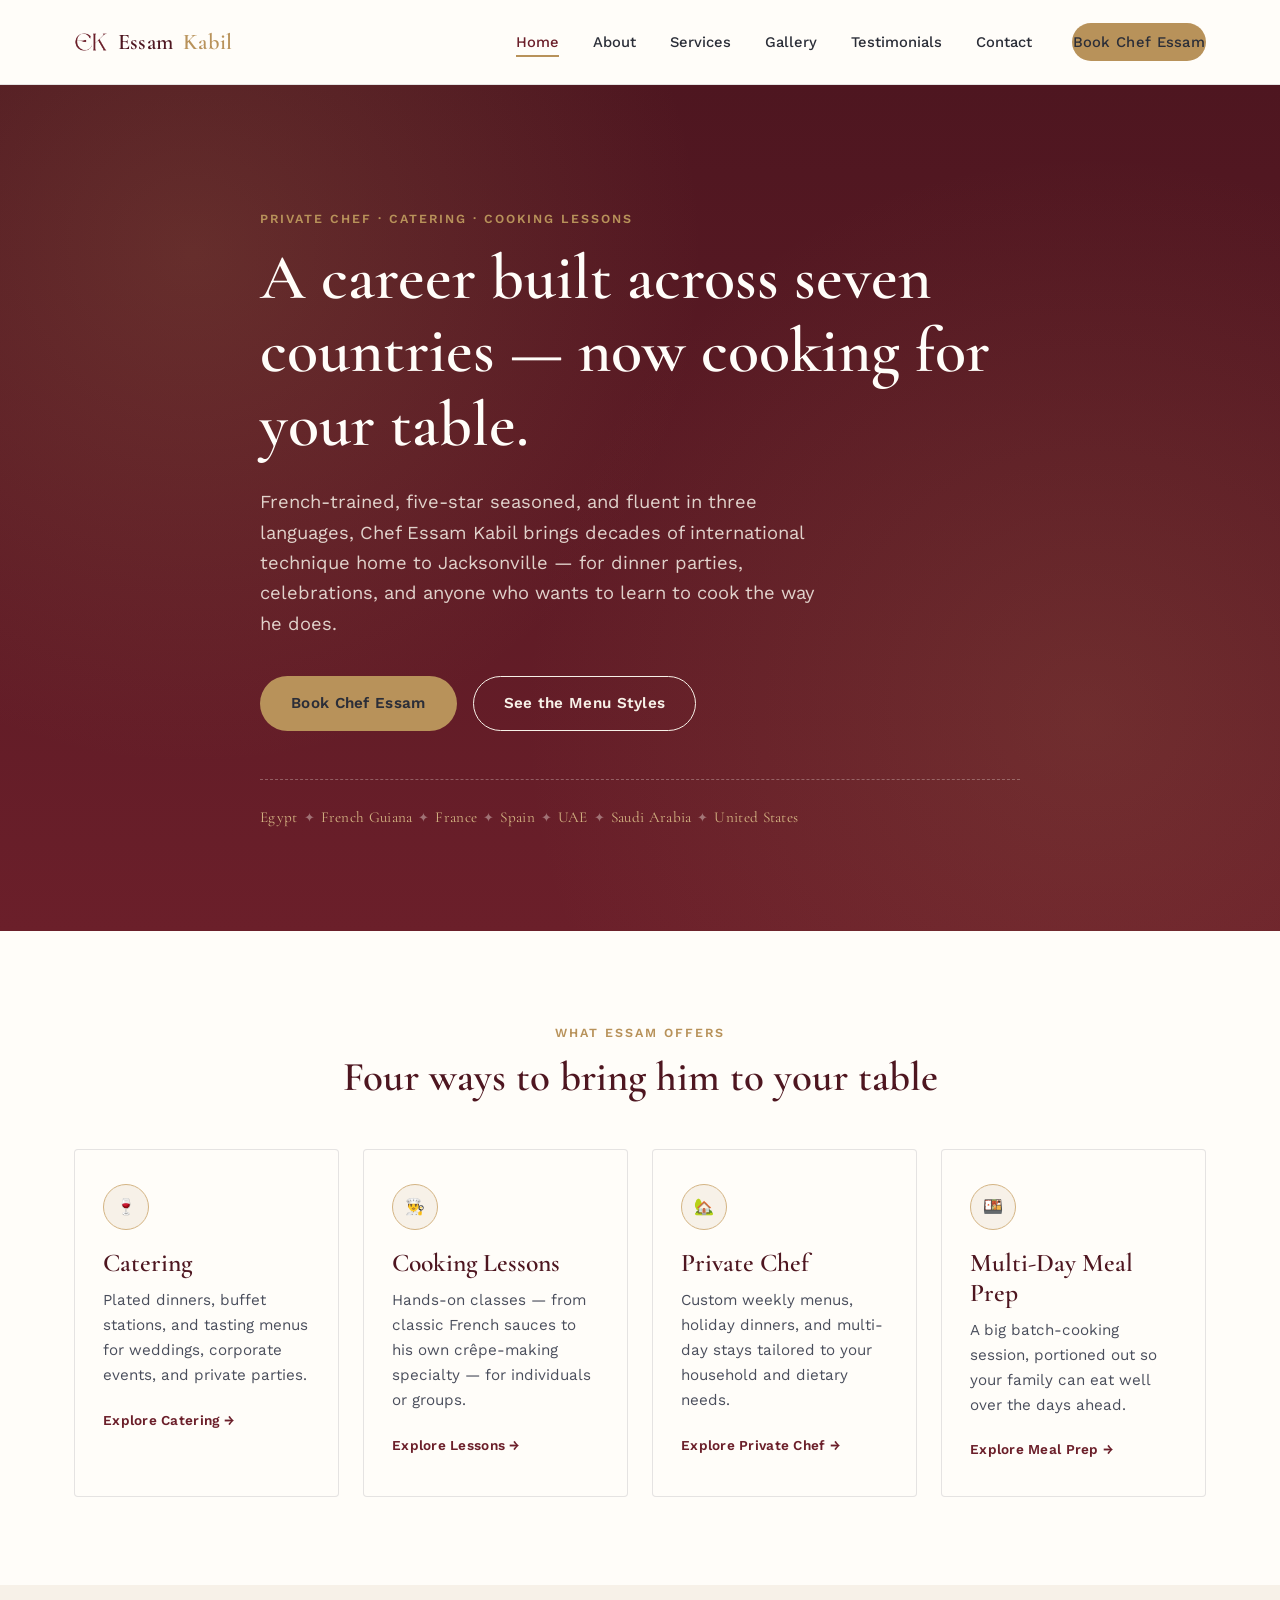
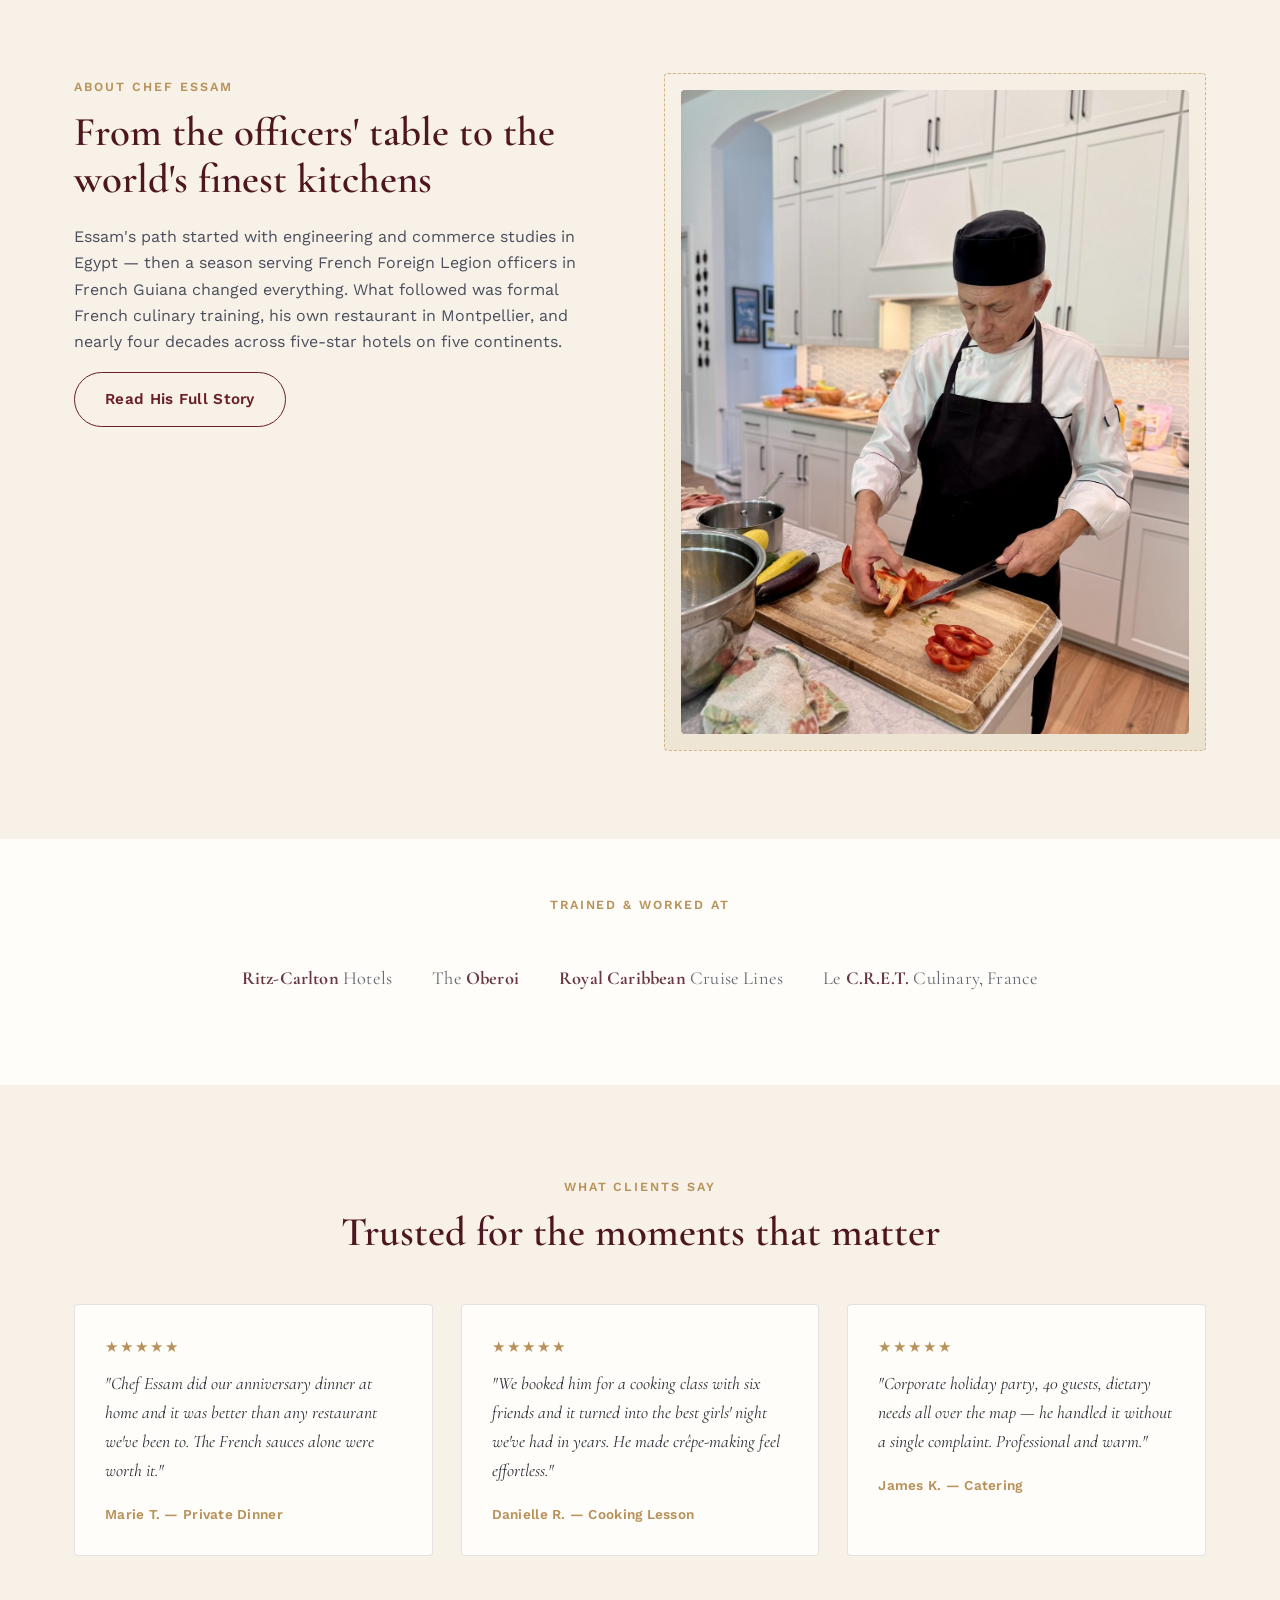
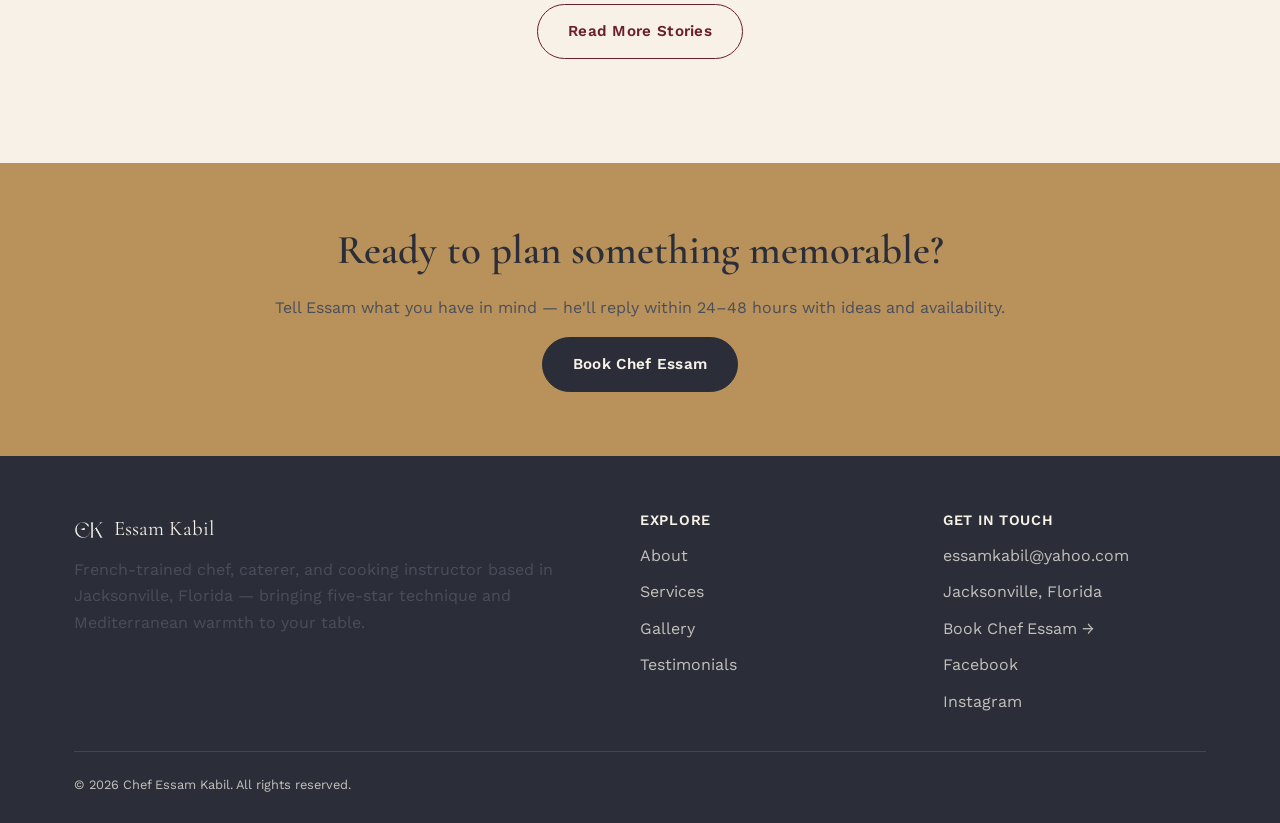
==== commit 78c994fb: "Reverting fonts and adding Menus" ====
--- a/index.html
+++ b/index.html
@@ -158,7 +158,6 @@
     </div>
     <div class="footer-bottom">
       <span>© 2026 Chef Essam Kabil. All rights reserved.</span>
-      <span>Swap in your own photography anytime — see README.</span>
     </div>
   </div>
 </footer>
--- a/css/style.css
+++ b/css/style.css
@@ -1,11 +1,3 @@
-@font-face {
-  font-family: "Dream Avenue";
-  src: url("fonts/DreamAvenue-Regular.otf") format("opentype");
-  font-weight: normal;
-  font-style: normal;
-  font-display: swap;
-}
-
 /* ============================================
    Chef Essam Kabil — Design Tokens
    ============================================ */
@@ -21,7 +13,7 @@
   --charcoal-soft: #4A4E5C;
   --line: rgba(43, 46, 56, 0.12);
 
-  --font-display: "Dream Avenue", "Cormorant Garamond", "Playfair Display", Georgia, serif;
+  --font-display: "Cormorant Garamond", "Playfair Display", Georgia, serif;
   --font-body: "Work Sans", "Helvetica Neue", Arial, sans-serif;
 
   --max-width: 1180px;
@@ -180,8 +172,7 @@
   padding: 0;
 }
 .nav-links a {
-  font-family: var(--font-display);
-  font-size: 1.02rem;
+  font-size: 0.92rem;
   font-weight: 500;
   color: var(--charcoal);
   position: relative;
@@ -476,6 +467,70 @@
 }
 
 /* ============================================
+   Sample Menus (Services page)
+   ============================================ */
+.menus-grid {
+  display: grid;
+  grid-template-columns: repeat(2, 1fr);
+  gap: 40px;
+  margin-top: 8px;
+}
+@media (max-width: 860px) { .menus-grid { grid-template-columns: 1fr; } }
+
+.menu-frame {
+  border: 2px solid var(--brass);
+  padding: 7px;
+  height: 100%;
+}
+.menu-frame-inner {
+  border: 1px solid var(--bordeaux);
+  padding: 48px 34px;
+  text-align: center;
+  background: var(--cream);
+  height: 100%;
+}
+.menu-name {
+  font-family: var(--font-display);
+  font-size: 1.5rem;
+  font-weight: 600;
+  color: var(--bordeaux-dark);
+  letter-spacing: 0.1em;
+  text-transform: uppercase;
+}
+.menu-ornament {
+  color: var(--brass);
+  font-size: 0.85rem;
+  margin: 14px 0 30px;
+  letter-spacing: 0.3em;
+}
+.menu-course-label {
+  font-size: 0.72rem;
+  font-weight: 600;
+  letter-spacing: 0.2em;
+  text-transform: uppercase;
+  color: var(--brass);
+  margin: 30px 0 16px;
+}
+.menu-course-label:first-of-type { margin-top: 0; }
+.menu-dish { margin-bottom: 22px; }
+.menu-dish:last-child { margin-bottom: 0; }
+.menu-dish-name {
+  font-family: var(--font-display);
+  font-size: 1.25rem;
+  font-weight: 600;
+  color: var(--charcoal);
+  margin-bottom: 7px;
+}
+.menu-dish-desc {
+  font-size: 0.9rem;
+  font-style: italic;
+  color: var(--charcoal-soft);
+  line-height: 1.55;
+  max-width: 320px;
+  margin: 0 auto;
+}
+
+/* ============================================
    Forms
    ============================================ */
 .form-card {
@@ -630,7 +685,7 @@
   margin-bottom: 36px;
 }
 @media (max-width: 700px) { .footer-grid { grid-template-columns: 1fr; gap: 28px; } }
-.footer-grid h4 { color: var(--ivory); font-size: 1rem; letter-spacing: 0.03em; text-transform: uppercase; margin-bottom: 14px; font-family: var(--font-display); }
+.footer-grid h4 { color: var(--ivory); font-size: 0.9rem; letter-spacing: 0.05em; text-transform: uppercase; margin-bottom: 14px; font-family: var(--font-body); }
 .footer-grid ul { list-style: none; margin: 0; padding: 0; display: flex; flex-direction: column; gap: 10px; }
 .footer-grid a:hover { color: var(--brass-light); }
 .footer-brand { font-family: var(--font-display); font-size: 1.3rem; color: var(--ivory); margin-bottom: 10px; display: flex; align-items: center; gap: 10px; }
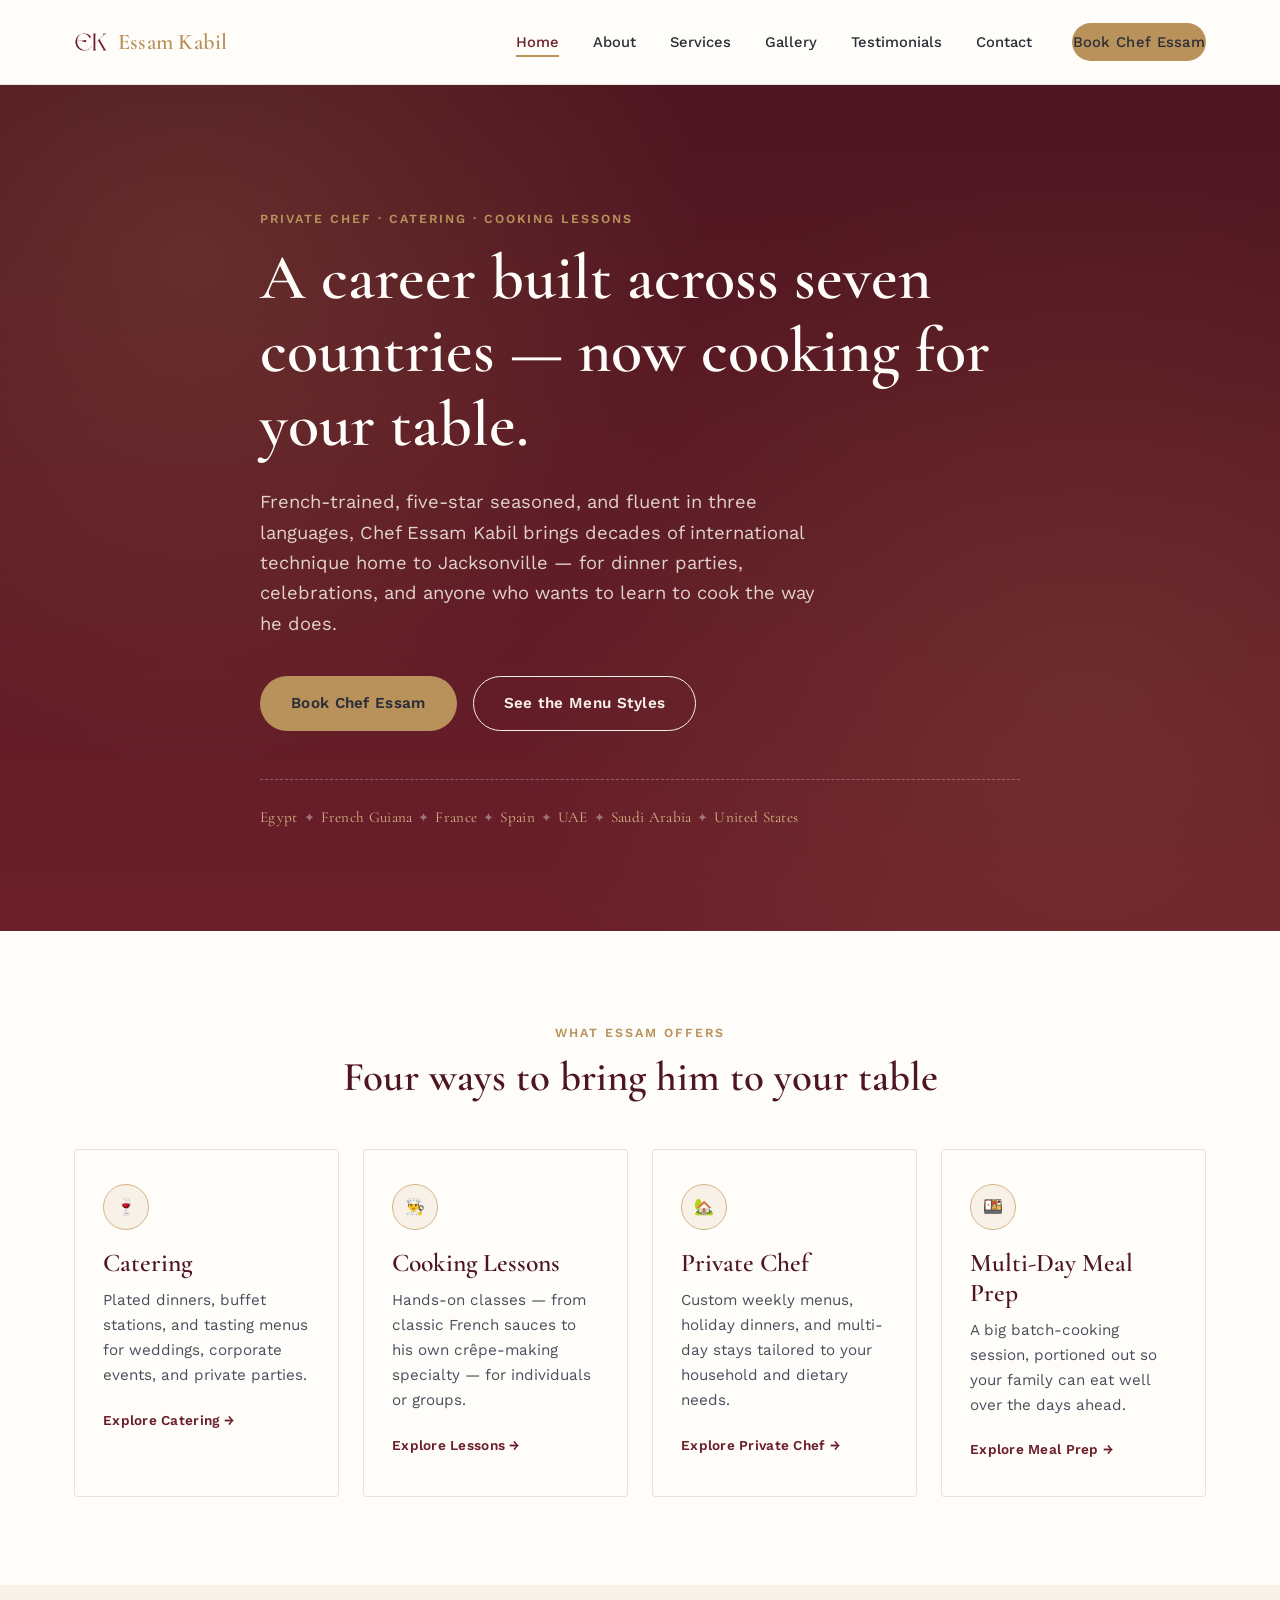
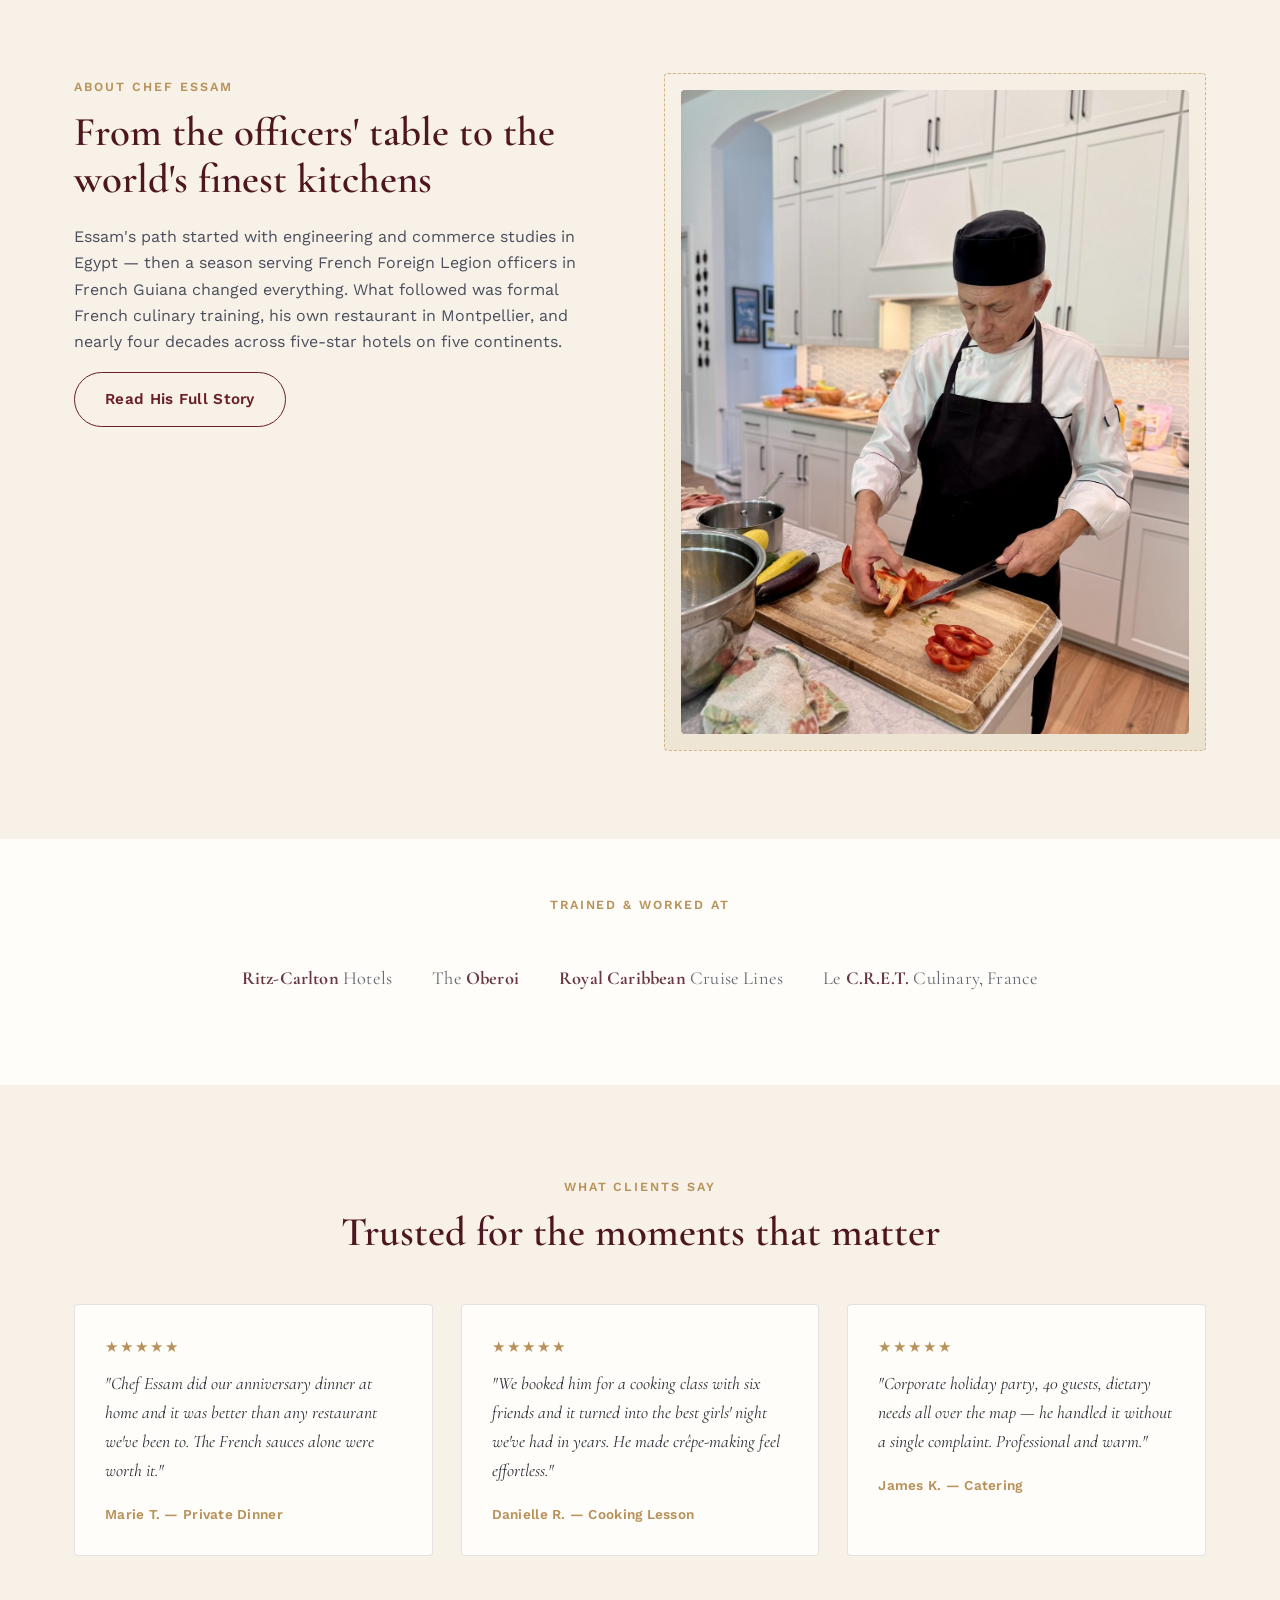
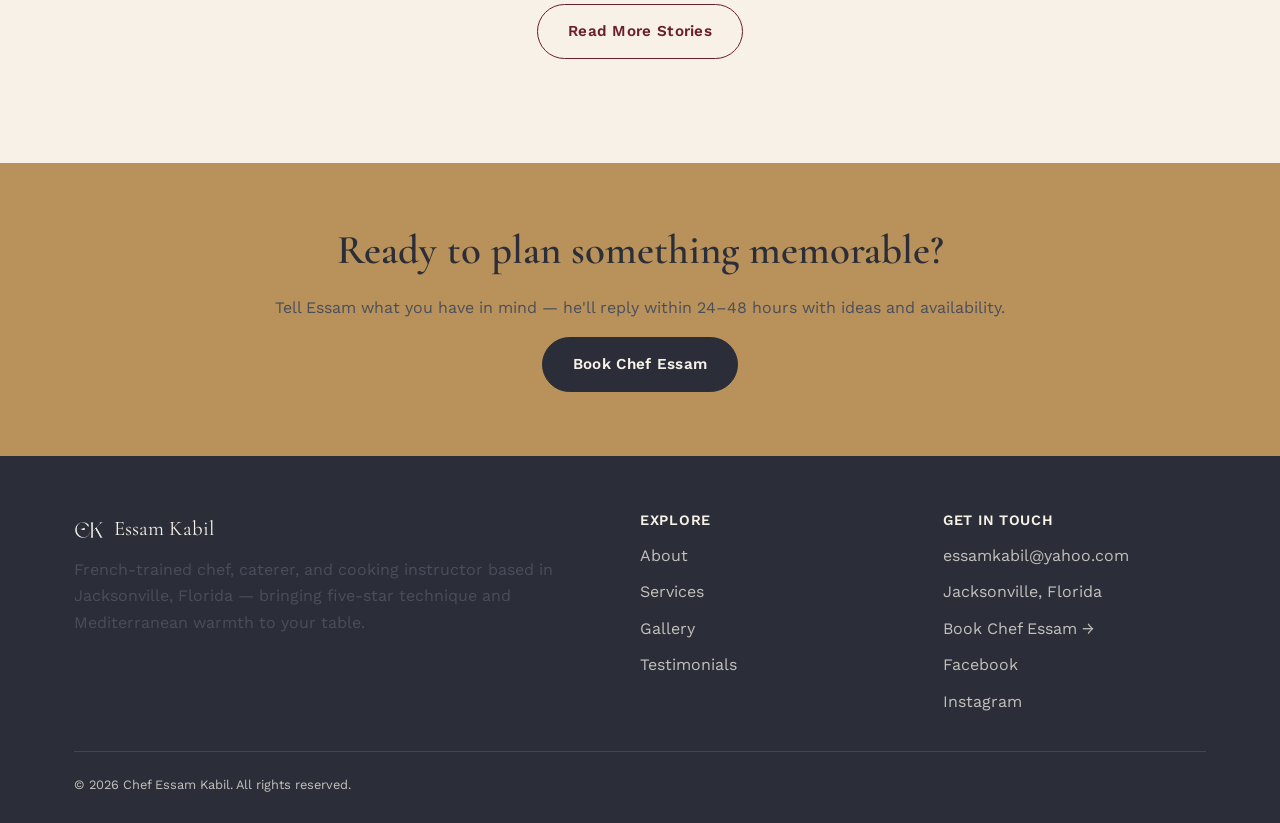
==== commit 0ee05812: "Fixing the header" ====
--- a/index.html
+++ b/index.html
@@ -14,7 +14,7 @@
 
 <header class="site-header">
   <nav class="container nav">
-    <a href="index.html" class="brand"><img src="images/logo/monogram-bordeaux.png" alt="" class="brand-mark">Essam <span>Kabil</span></a>
+    <a href="index.html" class="brand"><img src="images/logo/monogram-bordeaux.png" alt="" class="brand-mark"><span>Essam <span>Kabil</span></span></a>
     <ul class="nav-links">
       <li><a href="index.html" class="active">Home</a></li>
       <li><a href="about.html">About</a></li>
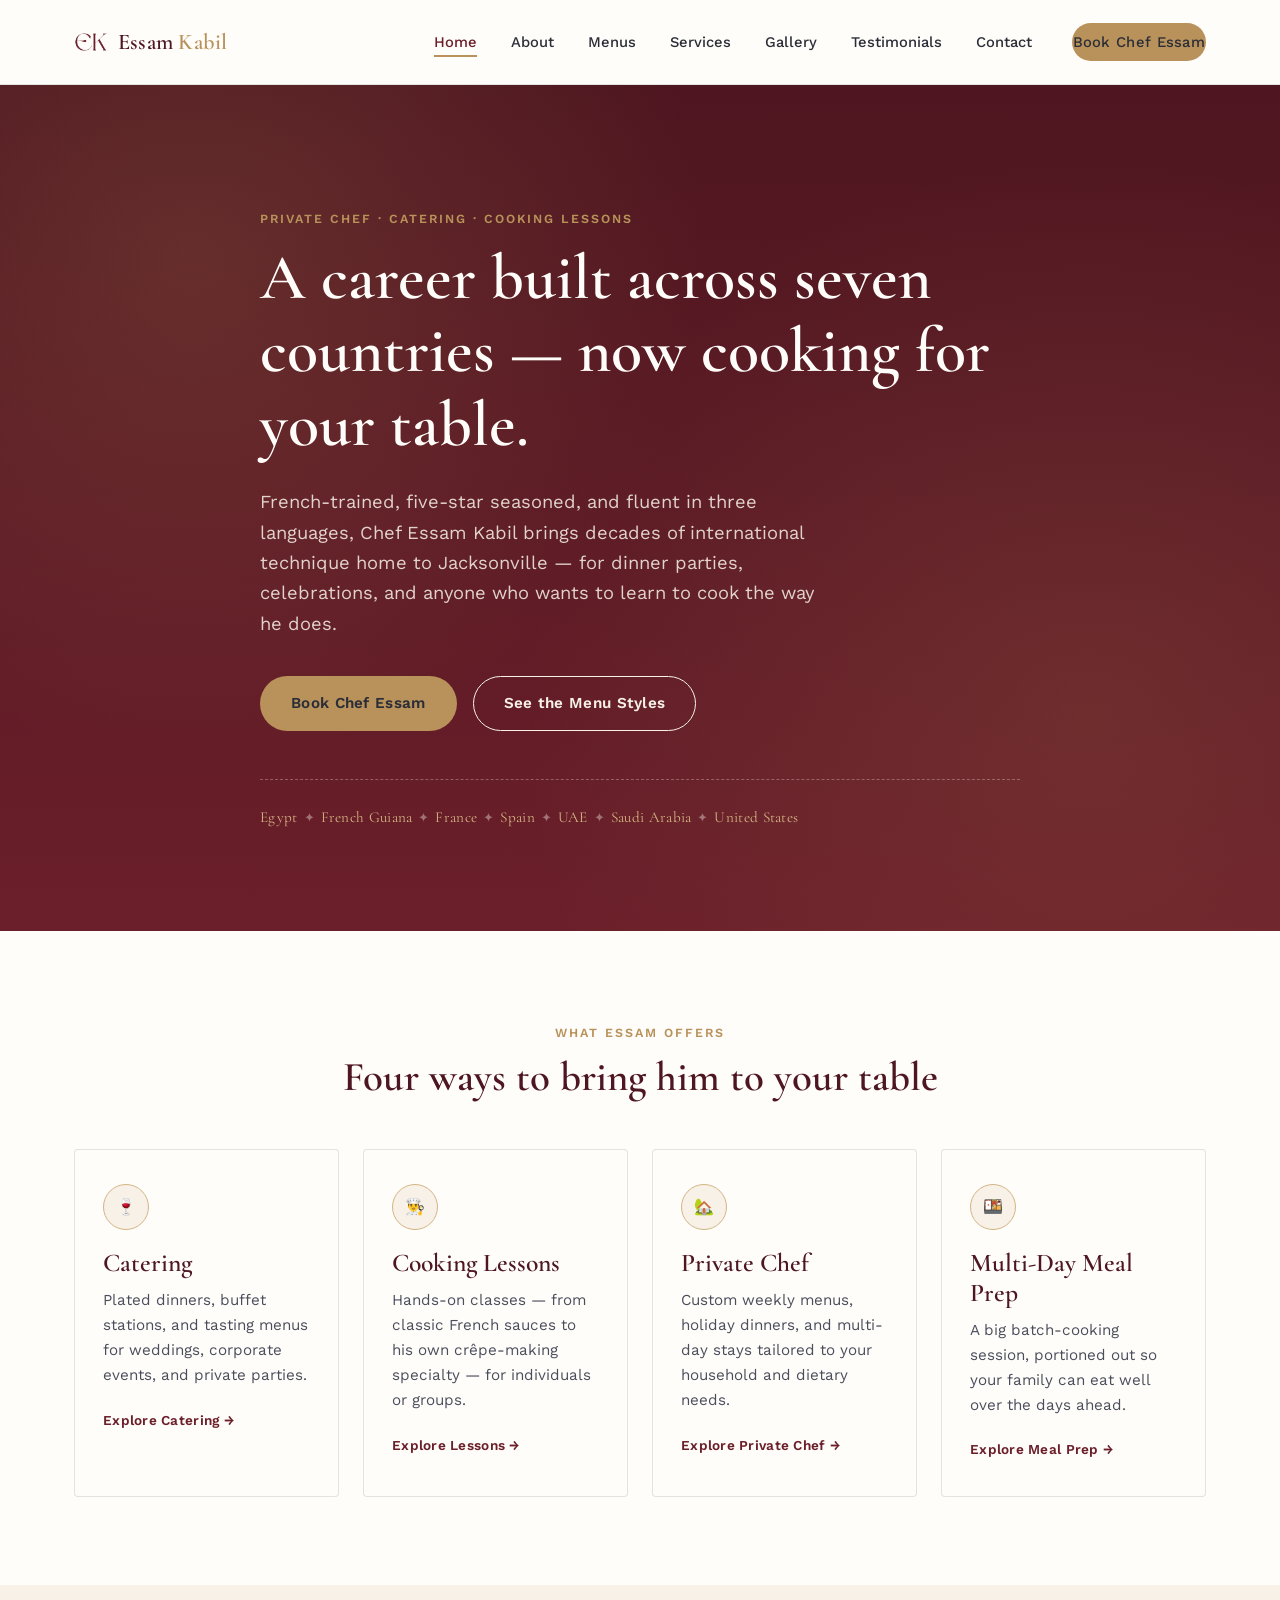
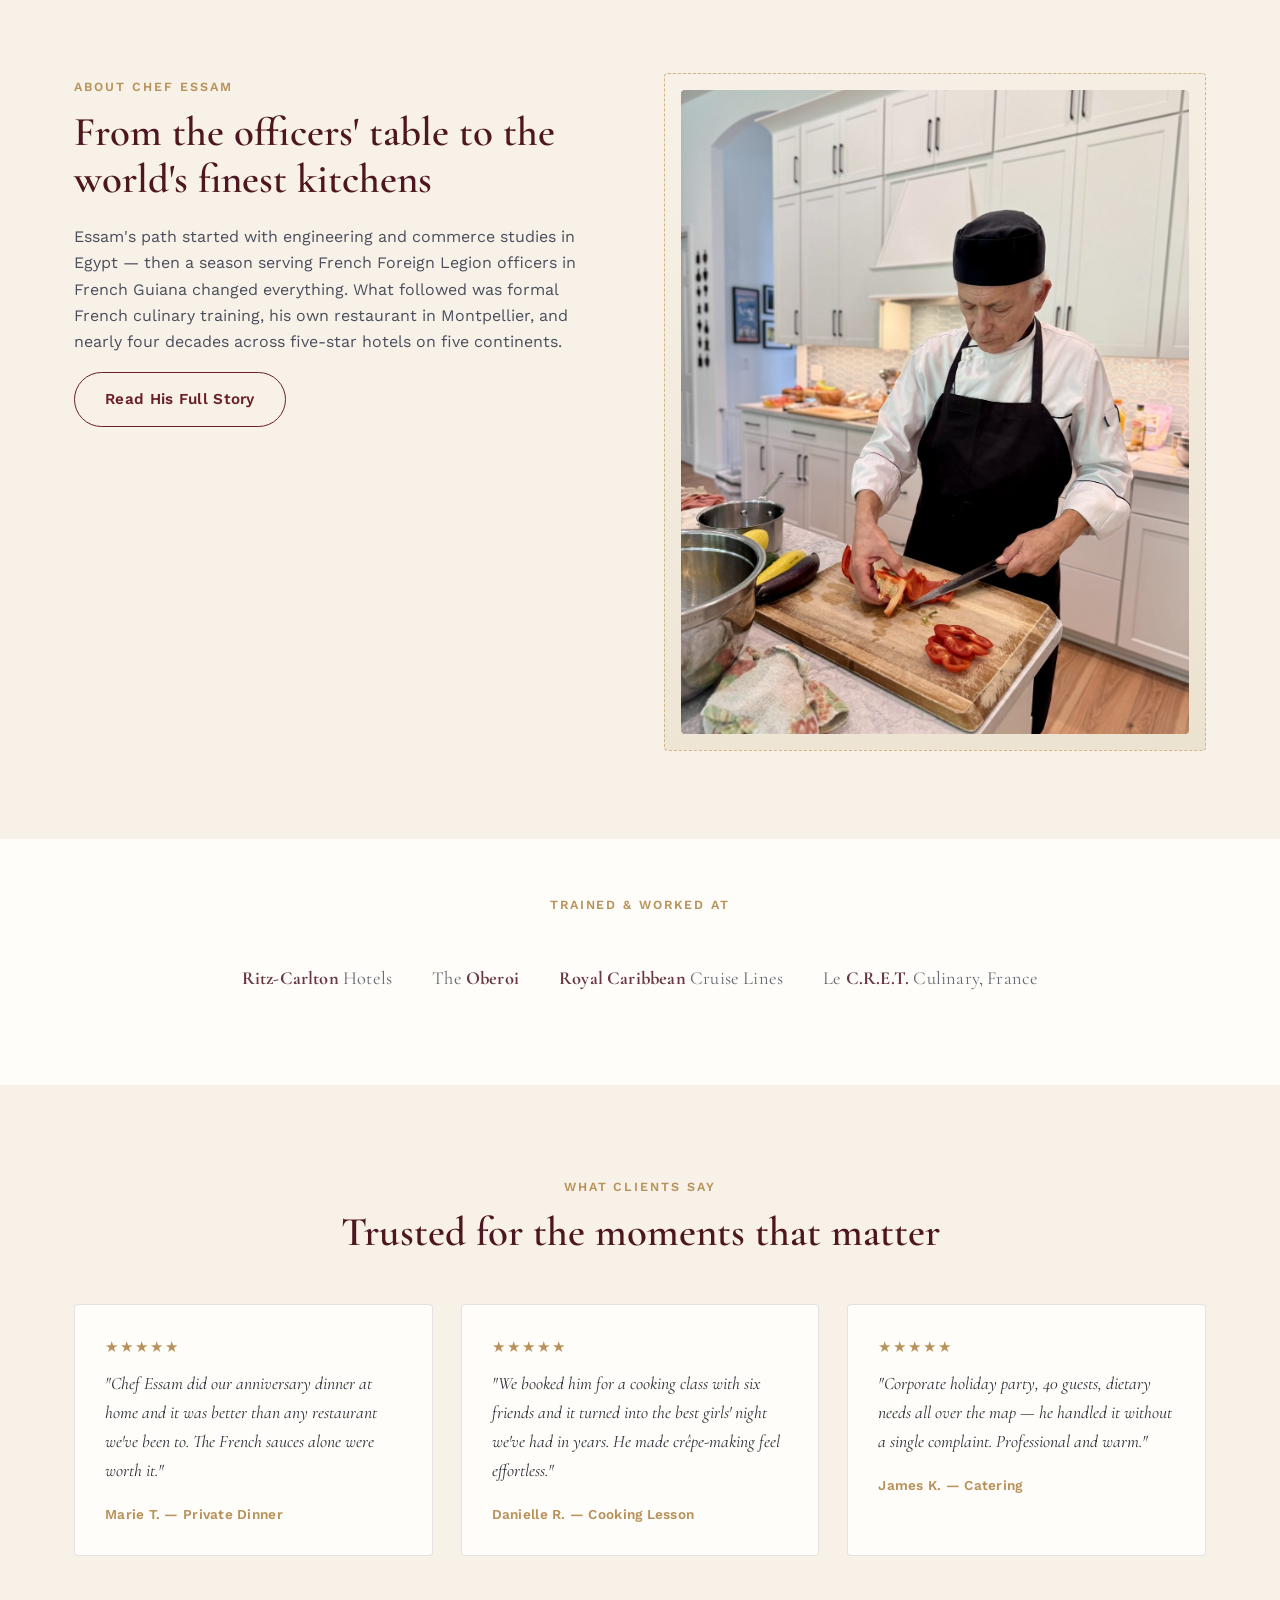
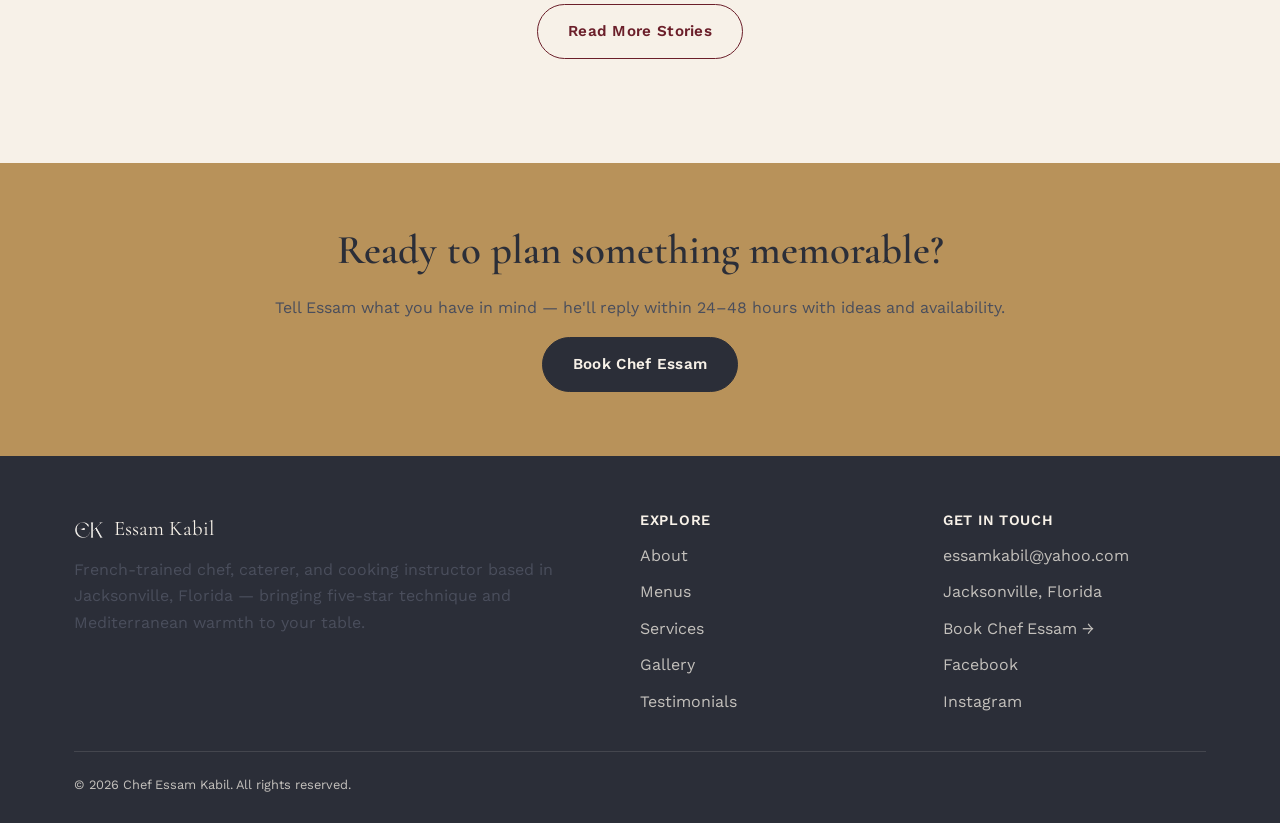
==== commit ad7c2788: "Adding menu" ====
--- a/index.html
+++ b/index.html
@@ -18,6 +18,7 @@
     <ul class="nav-links">
       <li><a href="index.html" class="active">Home</a></li>
       <li><a href="about.html">About</a></li>
+      <li><a href="menus.html">Menus</a></li>
       <li><a href="services.html">Services</a></li>
       <li><a href="gallery.html">Gallery</a></li>
       <li><a href="testimonials.html">Testimonials</a></li>
@@ -140,6 +141,7 @@
         <h4>Explore</h4>
         <ul>
           <li><a href="about.html">About</a></li>
+          <li><a href="menus.html">Menus</a></li>
           <li><a href="services.html">Services</a></li>
           <li><a href="gallery.html">Gallery</a></li>
           <li><a href="testimonials.html">Testimonials</a></li>
--- a/css/style.css
+++ b/css/style.css
@@ -161,7 +161,7 @@
   gap: 10px;
 }
 .brand-mark { width: 34px; height: 34px; object-fit: contain; display: block; }
-.brand span { color: var(--brass); }
+.brand span span { color: var(--brass); }
 
 .nav-links {
   display: flex;
@@ -531,6 +531,95 @@
 }
 
 /* ============================================
+   How It Works (Contact page)
+   ============================================ */
+.process-vertical {
+  max-width: 620px;
+  margin: 0 auto;
+}
+.process-step {
+  position: relative;
+  display: flex;
+  align-items: flex-start;
+  gap: 26px;
+  padding-bottom: 44px;
+}
+.process-step:last-child { padding-bottom: 0; }
+.process-step:not(:last-child)::after {
+  content: "";
+  position: absolute;
+  left: 29px;
+  top: 60px;
+  bottom: 0;
+  border-left: 2px dotted var(--brass);
+  z-index: 0;
+}
+.process-number {
+  position: relative;
+  z-index: 1;
+  flex-shrink: 0;
+  box-sizing: border-box;
+  width: 60px; height: 60px;
+  border-radius: 50%;
+  background: var(--ivory);
+  border: 2px solid var(--brass);
+  display: flex;
+  align-items: center;
+  justify-content: center;
+  font-family: var(--font-display);
+  font-size: 1.35rem;
+  font-weight: 600;
+  line-height: 56px;
+  color: var(--bordeaux);
+  text-align: center;
+}
+.process-content { padding-top: 12px; }
+.process-content .step-title {
+  font-family: var(--font-display);
+  font-weight: 600;
+  font-size: 1.15rem;
+  color: var(--bordeaux-dark);
+  margin-bottom: 6px;
+}
+.process-content .step-desc {
+  font-size: 0.92rem;
+  color: var(--charcoal-soft);
+  line-height: 1.6;
+}
+
+/* ============================================
+   Dish Breakdown (Menus page)
+   ============================================ */
+.dish-block:not(:last-child) {
+  border-bottom: 1px solid var(--line);
+  padding-bottom: 56px;
+  margin-bottom: 56px;
+}
+.dish-menu-tag {
+  font-size: 0.75rem;
+  font-weight: 600;
+  letter-spacing: 0.14em;
+  text-transform: uppercase;
+  color: var(--brass);
+  margin-bottom: 10px;
+  display: block;
+}
+.dish-prep-label {
+  font-size: 0.78rem;
+  font-weight: 600;
+  letter-spacing: 0.1em;
+  text-transform: uppercase;
+  color: var(--bordeaux);
+  margin: 22px 0 8px;
+  display: block;
+}
+.dish-prep-text {
+  font-size: 0.95rem;
+  color: var(--charcoal-soft);
+  line-height: 1.7;
+}
+
+/* ============================================
    Forms
    ============================================ */
 .form-card {
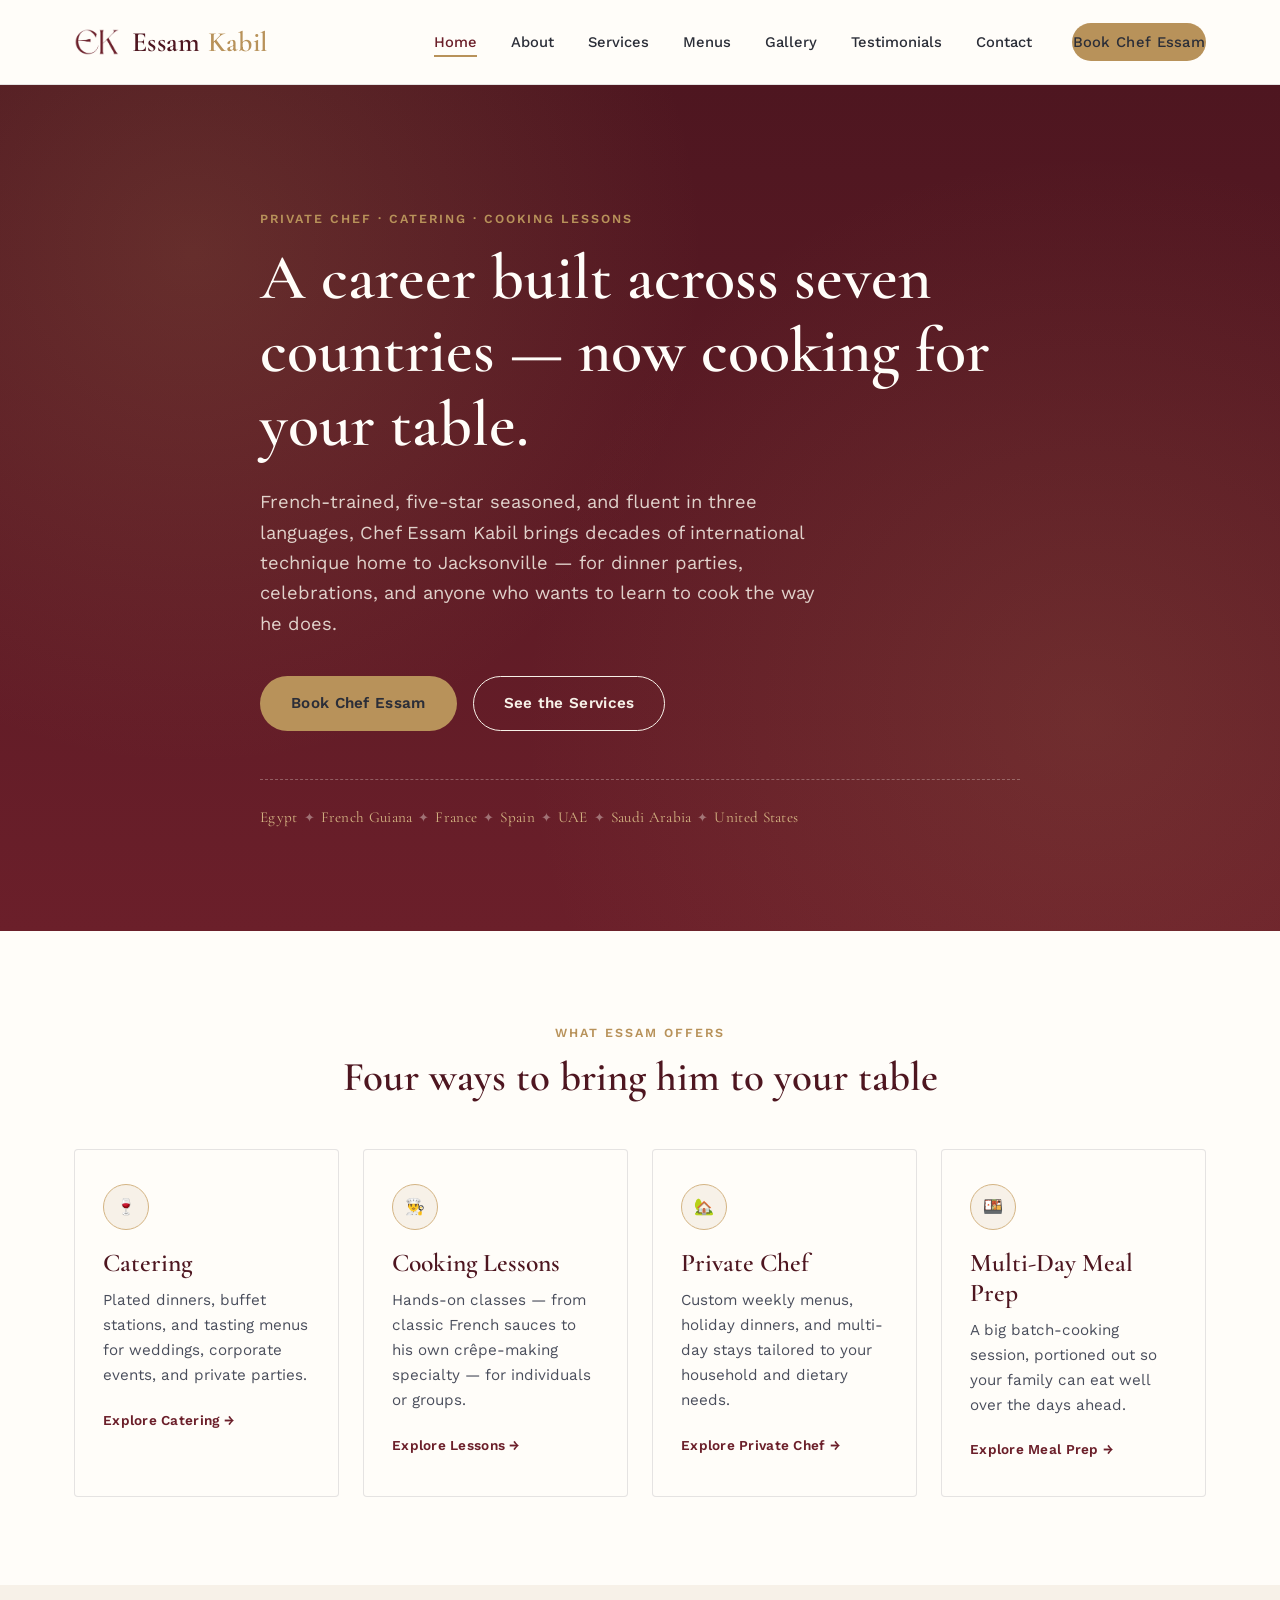
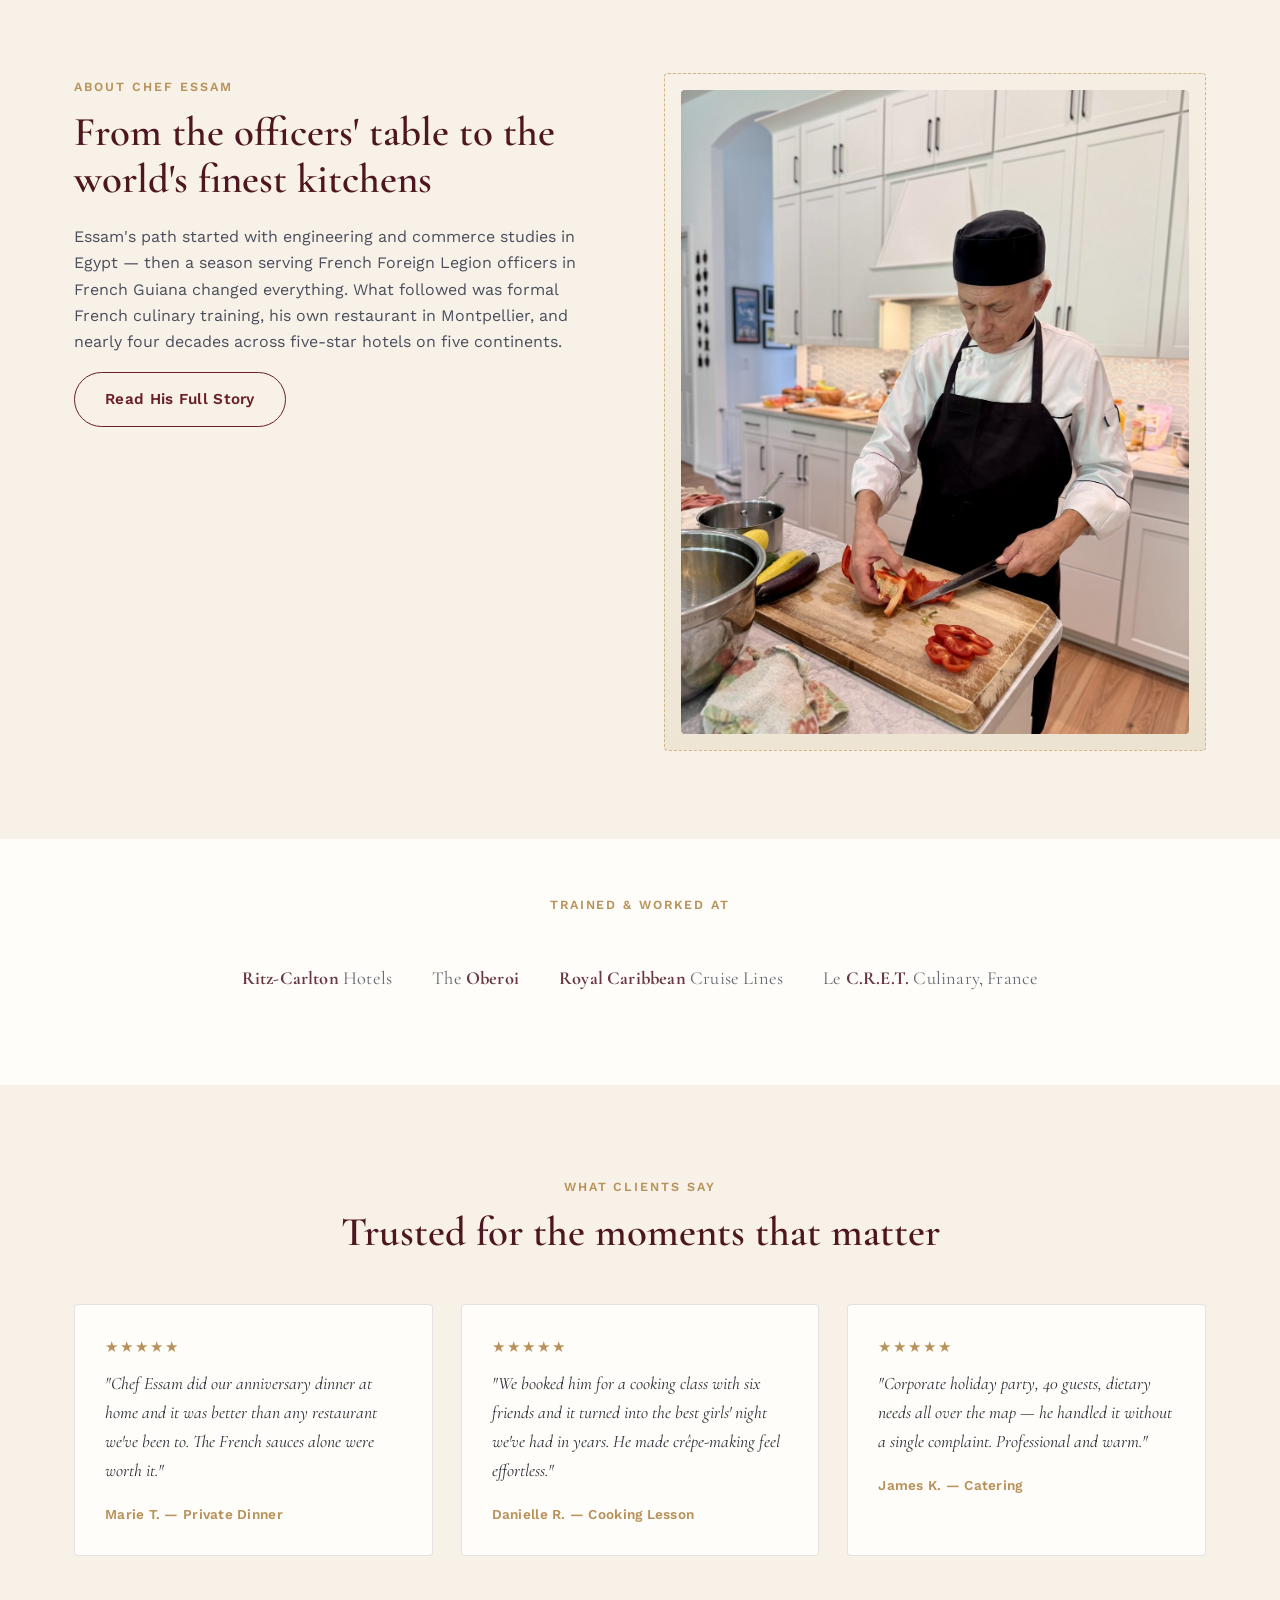
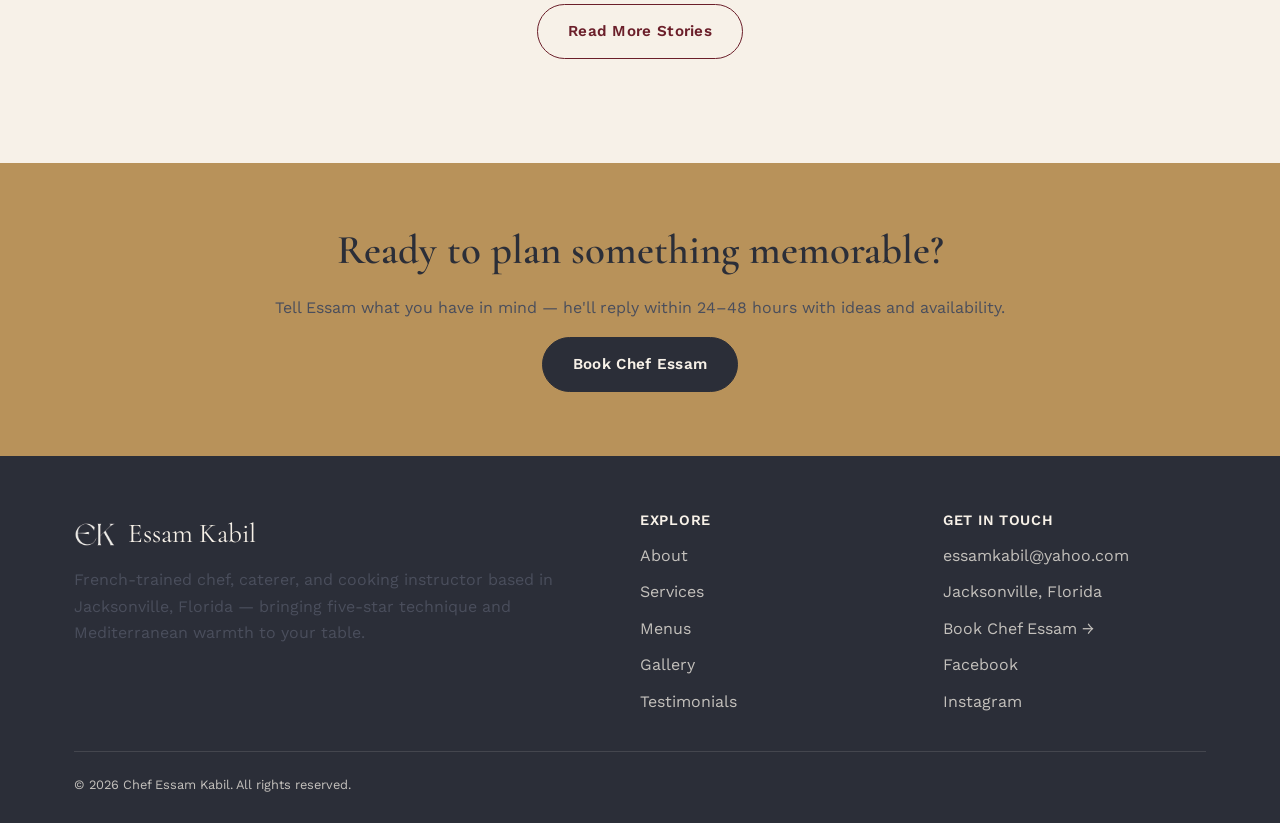
==== commit d461659a: "Fixed links, moved tabs, and edited Contact form" ====
--- a/index.html
+++ b/index.html
@@ -18,8 +18,8 @@
     <ul class="nav-links">
       <li><a href="index.html" class="active">Home</a></li>
       <li><a href="about.html">About</a></li>
+      <li><a href="services.html">Services</a></li>
       <li><a href="menus.html">Menus</a></li>
-      <li><a href="services.html">Services</a></li>
       <li><a href="gallery.html">Gallery</a></li>
       <li><a href="testimonials.html">Testimonials</a></li>
       <li><a href="contact.html">Contact</a></li>
@@ -36,7 +36,7 @@
     <p class="lede">French-trained, five-star seasoned, and fluent in three languages, Chef Essam Kabil brings decades of international technique home to Jacksonville — for dinner parties, celebrations, and anyone who wants to learn to cook the way he does.</p>
     <div class="hero-ctas">
       <a href="contact.html" class="btn btn-primary">Book Chef Essam</a>
-      <a href="services.html" class="btn btn-outline">See the Menu Styles</a>
+      <a href="services.html" class="btn btn-outline">See the Services</a>
     </div>
     <div class="journey-strip">
       <span class="journey-stop">Egypt</span><span class="journey-sep">✦</span>
@@ -141,8 +141,8 @@
         <h4>Explore</h4>
         <ul>
           <li><a href="about.html">About</a></li>
+          <li><a href="services.html">Services</a></li>
           <li><a href="menus.html">Menus</a></li>
-          <li><a href="services.html">Services</a></li>
           <li><a href="gallery.html">Gallery</a></li>
           <li><a href="testimonials.html">Testimonials</a></li>
         </ul>
--- a/css/style.css
+++ b/css/style.css
@@ -151,16 +151,16 @@
 }
 .brand {
   font-family: var(--font-display);
-  font-size: 1.4rem;
+  font-size: 1.75rem;
   font-weight: 600;
   color: var(--bordeaux-dark);
   letter-spacing: 0.01em;
   white-space: nowrap;
   display: flex;
   align-items: center;
-  gap: 10px;
-}
-.brand-mark { width: 34px; height: 34px; object-fit: contain; display: block; }
+  gap: 12px;
+}
+.brand-mark { width: 46px; height: 46px; object-fit: contain; display: block; }
 .brand span span { color: var(--brass); }
 
 .nav-links {
@@ -777,8 +777,8 @@
 .footer-grid h4 { color: var(--ivory); font-size: 0.9rem; letter-spacing: 0.05em; text-transform: uppercase; margin-bottom: 14px; font-family: var(--font-body); }
 .footer-grid ul { list-style: none; margin: 0; padding: 0; display: flex; flex-direction: column; gap: 10px; }
 .footer-grid a:hover { color: var(--brass-light); }
-.footer-brand { font-family: var(--font-display); font-size: 1.3rem; color: var(--ivory); margin-bottom: 10px; display: flex; align-items: center; gap: 10px; }
-.footer-mark { width: 30px; height: 30px; object-fit: contain; display: block; }
+.footer-brand { font-family: var(--font-display); font-size: 1.7rem; color: var(--ivory); margin-bottom: 10px; display: flex; align-items: center; gap: 12px; }
+.footer-mark { width: 42px; height: 42px; object-fit: contain; display: block; }
 .footer-bottom {
   border-top: 1px solid rgba(247,241,232,0.12);
   padding-top: 22px;
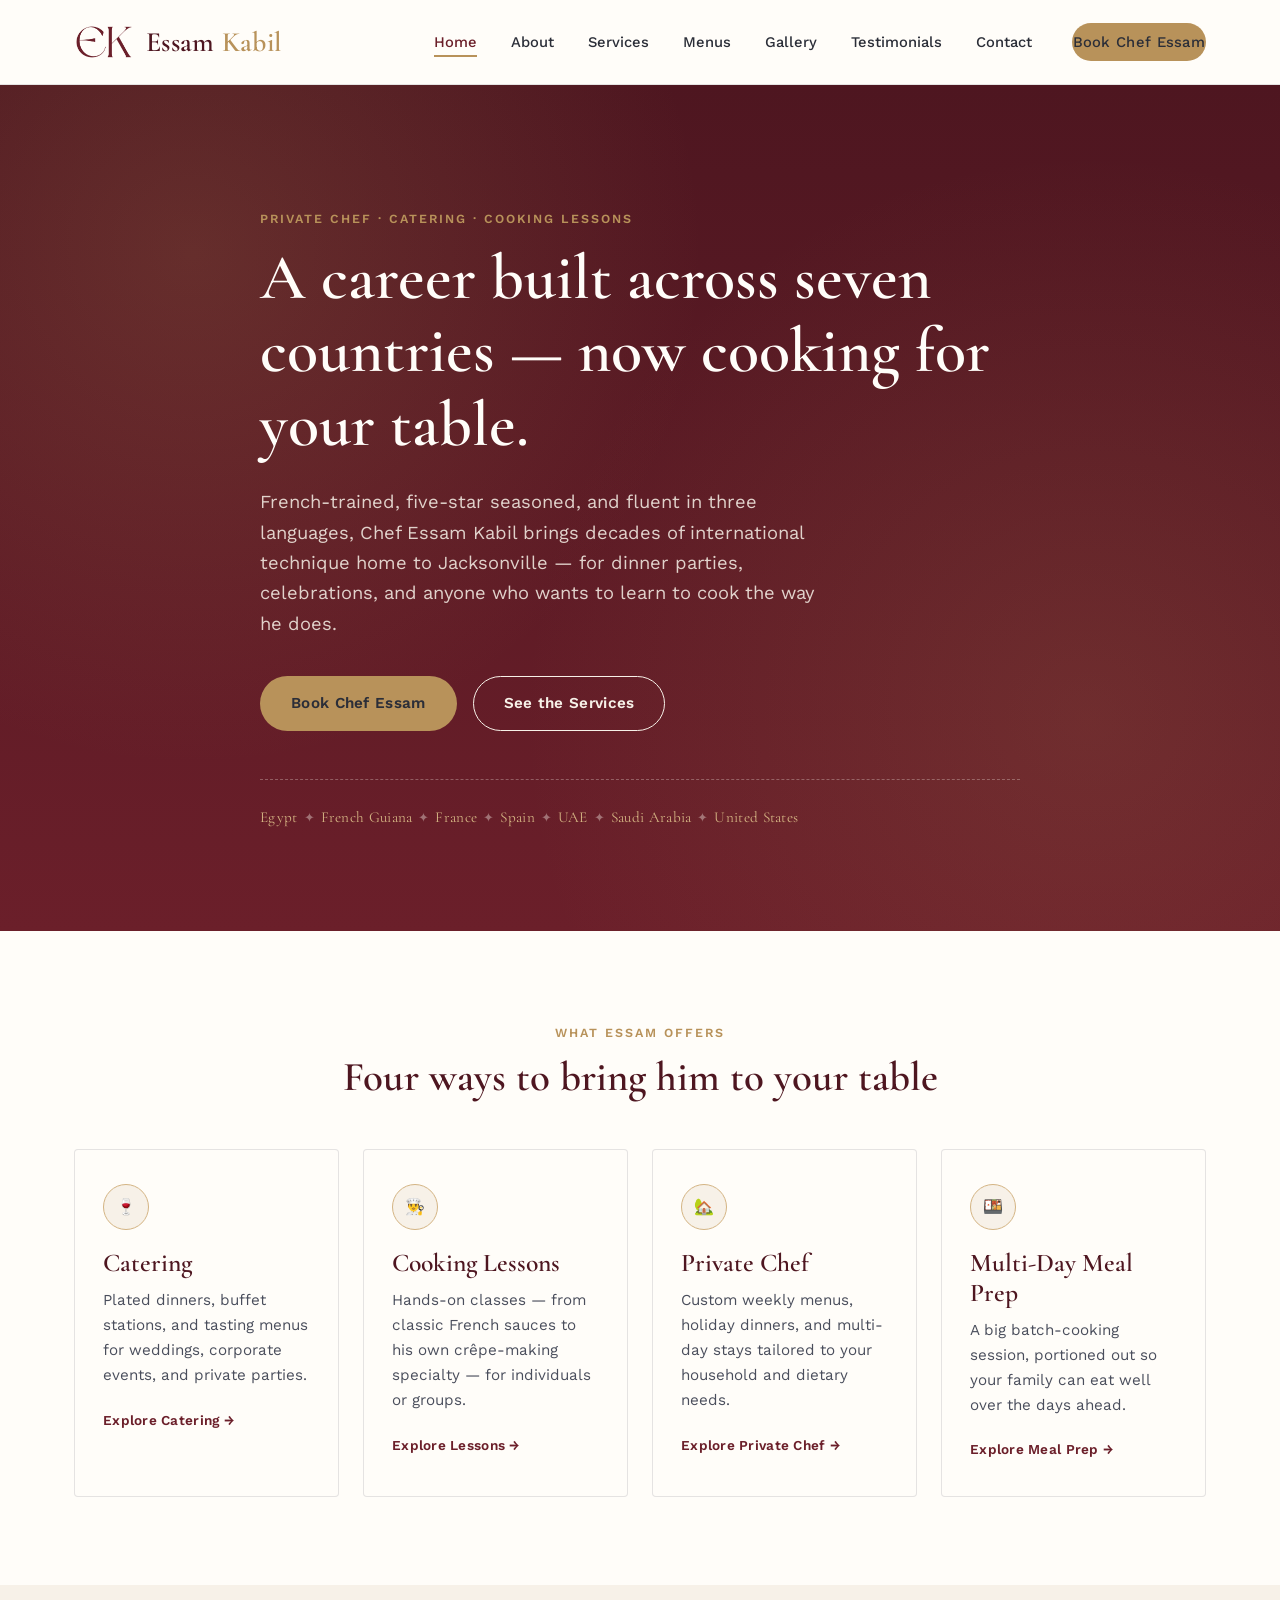
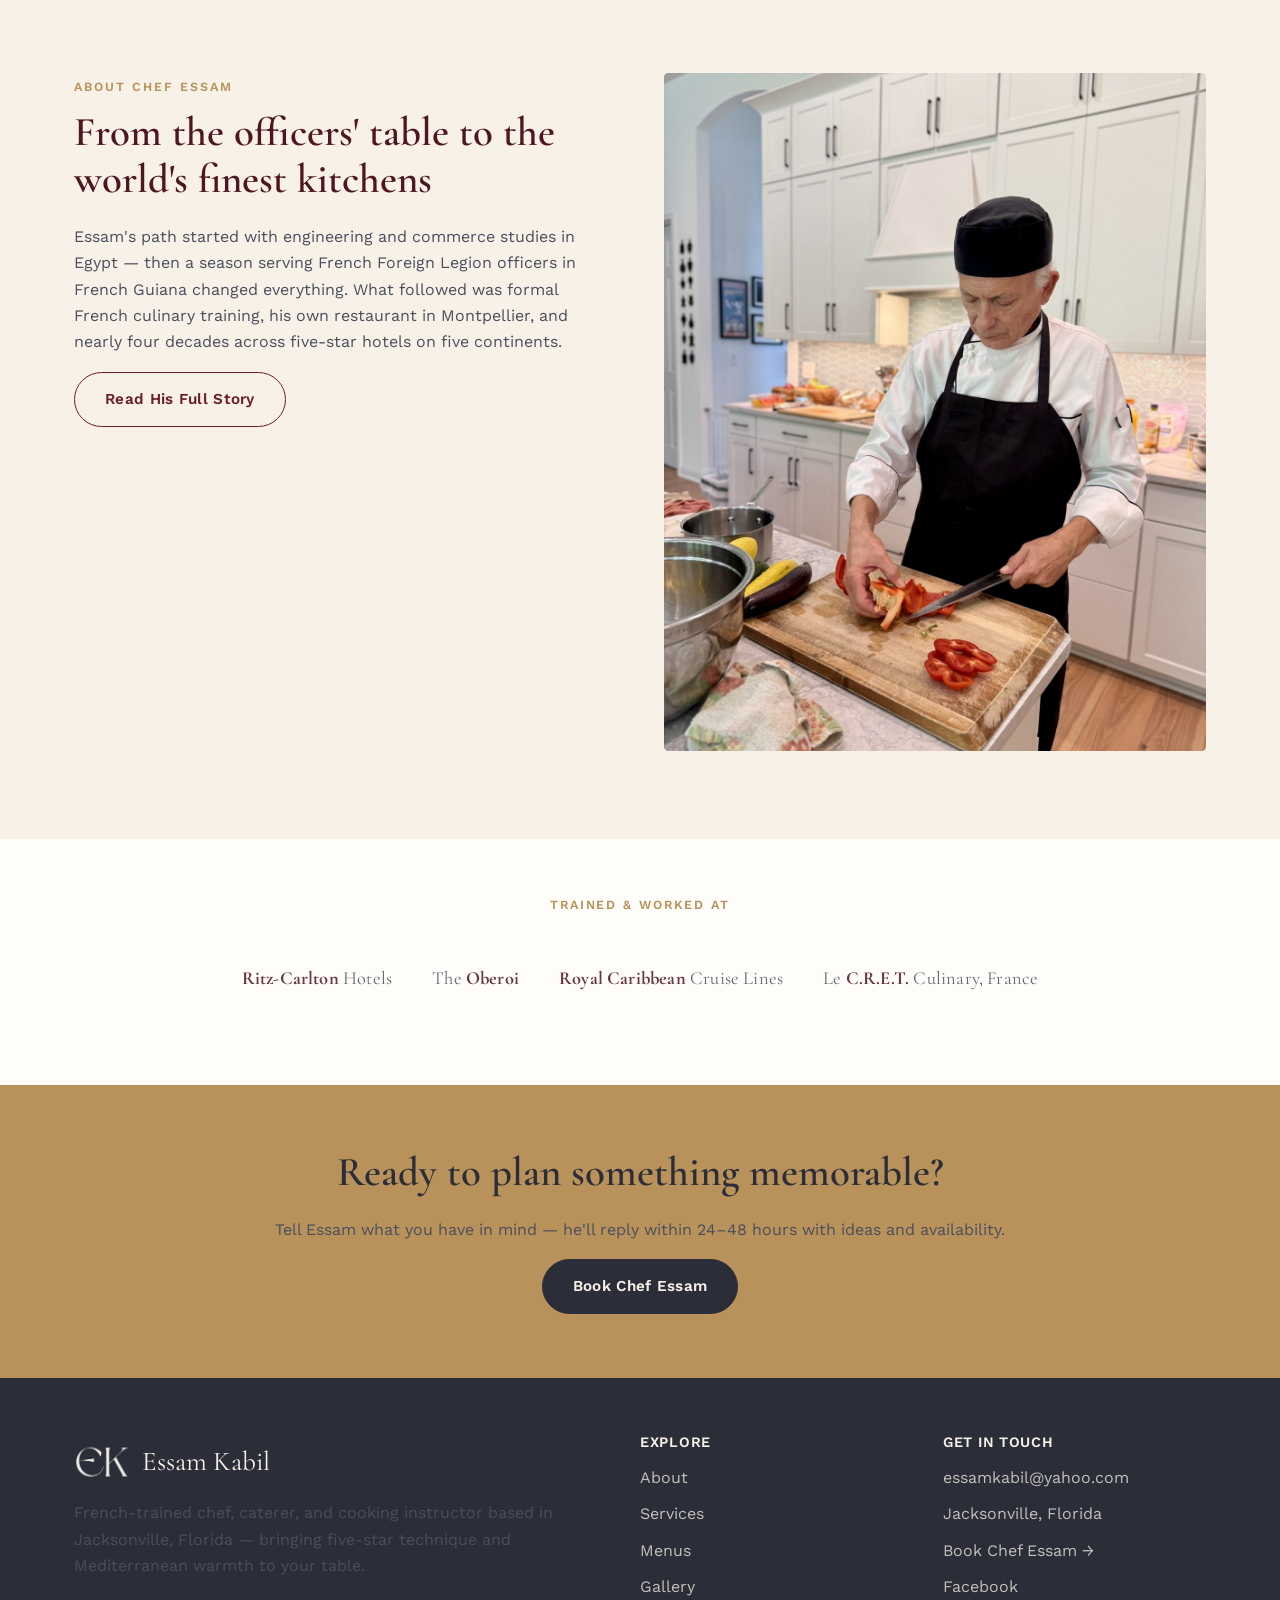
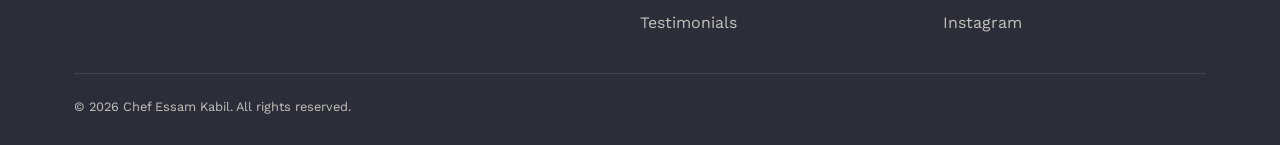
==== commit 43ba7e06: "Testimonials reviews edits" ====
--- a/index.html
+++ b/index.html
@@ -111,7 +111,7 @@
   </div>
 </section>
 
-<section class="section section--ivory">
+<section class="section section--ivory" id="home-testimonials-section">
   <div class="container">
     <div class="center" style="max-width:640px; margin:0 auto 48px;">
       <span class="eyebrow">What Clients Say</span>
@@ -167,6 +167,7 @@
 <script>
   mountTestimonials({
     gridEl: document.getElementById("home-testimonial-grid"),
+    hideEl: document.getElementById("home-testimonials-section"),
     onHomeOnly: true,
     limit: 3
   });
--- a/css/style.css
+++ b/css/style.css
@@ -133,12 +133,10 @@
   top: 0;
   z-index: 9000;
   isolation: isolate;
-  background: rgba(255, 253, 249, 0.94);
-  backdrop-filter: blur(6px);
+  background: var(--cream);
   border-bottom: 1px solid var(--line);
 }
 html, body {
-  overflow-x: hidden;
   max-width: 100%;
 }
 
@@ -159,8 +157,9 @@
   display: flex;
   align-items: center;
   gap: 12px;
-}
-.brand-mark { width: 46px; height: 46px; object-fit: contain; display: block; }
+  flex-shrink: 0;
+}
+.brand-mark { width: 60px; height: 60px; object-fit: contain; display: block; flex-shrink: 0; }
 .brand span span { color: var(--brass); }
 
 .nav-links {
@@ -207,11 +206,11 @@
   border-radius: 2px;
 }
 
-/* Below 1024px there isn't comfortable room for 6 links + a name + a
+/* Below 1140px there isn't comfortable room for 7 links + a name + a
    button on one line, so we switch to the hamburger earlier than a
    typical "phone-only" breakpoint. This covers narrowed laptop windows,
    tablets, and phones alike. */
-@media (max-width: 1024px) {
+@media (max-width: 1140px) {
   .nav-links {
     position: fixed;
     top: 84px;
@@ -388,6 +387,26 @@
 }
 .t-featured .t-meta { color: var(--brass-light); }
 
+.t-empty {
+  background: var(--cream);
+  border: 1px solid var(--line);
+  border-radius: var(--radius);
+  padding: 48px 40px;
+  text-align: center;
+  max-width: 640px;
+  margin: 0 auto;
+}
+.t-empty h3 {
+  font-family: var(--font-display);
+  color: var(--bordeaux);
+  margin: 0 0 0.4em;
+}
+.t-empty p {
+  color: var(--charcoal-soft);
+  max-width: 520px;
+  margin: 0 auto;
+}
+
 /* ============================================
    Timeline (About page)
    ============================================ */
@@ -620,6 +639,47 @@
 }
 
 /* ============================================
+   Social Follow Card (Gallery page)
+   ============================================ */
+.social-card {
+  max-width: 420px;
+  margin: 0 auto;
+  padding: 44px 36px;
+  border: 1px solid var(--line);
+  border-radius: var(--radius);
+  text-align: center;
+  background: var(--cream);
+}
+/* Two social cards side by side (Gallery "Follow Along"). */
+.social-cards {
+  display: grid;
+  grid-template-columns: repeat(2, minmax(0, 1fr));
+  gap: 24px;
+  max-width: 880px;
+  margin: 0 auto;
+  align-items: stretch;
+}
+.social-cards .social-card { max-width: none; margin: 0; display: flex; flex-direction: column; }
+.social-cards .social-card .btn { margin-top: auto; align-self: center; }
+@media (max-width: 720px) {
+  .social-cards { grid-template-columns: 1fr; max-width: 420px; }
+}
+.social-card-icon { font-size: 2.6rem; margin-bottom: 14px; }
+.social-card-title {
+  font-family: var(--font-display);
+  font-weight: 600;
+  font-size: 1.3rem;
+  color: var(--bordeaux-dark);
+  margin-bottom: 10px;
+}
+.social-card-desc {
+  font-size: 0.92rem;
+  color: var(--charcoal-soft);
+  line-height: 1.6;
+  margin-bottom: 24px;
+}
+
+/* ============================================
    Forms
    ============================================ */
 .form-card {
@@ -649,6 +709,13 @@
   font-weight: 400;
   color: var(--charcoal-soft);
   font-size: 0.8rem;
+}
+/* Short explanatory note under a form control. */
+.field .field-hint {
+  margin: 6px 0 0;
+  font-size: 0.8rem;
+  line-height: 1.5;
+  color: var(--charcoal-soft);
 }
 .field input,
 .field select,
@@ -722,15 +789,27 @@
 .filter-tab:hover { background: rgba(184,146,90,0.12); }
 .filter-tab.active { background: var(--bordeaux); border-color: var(--bordeaux); color: var(--ivory); }
 
+/* Gallery: true masonry. The photo library mixes 16:9, 4:3, 1:1 and 3:4 sources,
+   so a uniform grid would crop up to 55% off the landscape shots. Columns let
+   each tile keep its own height and every photo shows in full. */
 .masonry {
-  display: grid;
-  grid-template-columns: repeat(4, 1fr);
-  gap: 18px;
-}
+  column-count: 4;
+  column-gap: 18px;
+}
+.masonry .g-item { break-inside: avoid; margin: 0 0 18px; width: 100%; }
+.masonry .g-photo { aspect-ratio: auto; }
+.masonry .g-photo picture,
+.masonry .g-photo img { height: auto; display: block; width: 100%; }
+@media (max-width: 1000px) { .masonry { column-count: 3; } }
+/* Stay at 2 columns on phones — a single column stacks 28 photos into a
+   ~14,000px page (16 screens of scrolling). */
+@media (max-width: 720px)  { .masonry { column-count: 2; column-gap: 12px; } }
+@media (max-width: 720px)  { .masonry .g-item { margin-bottom: 12px; } }
 @media (max-width: 900px) { .masonry { grid-template-columns: repeat(2, 1fr); } }
 @media (max-width: 520px) { .masonry { grid-template-columns: 1fr; } }
 
-.ig-grid { grid-template-columns: repeat(6, 1fr); }
+/* Instagram feed grid — standalone (does not rely on .masonry, which is column-based). */
+.ig-grid { display: grid; grid-template-columns: repeat(6, 1fr); gap: 18px; column-count: initial; }
 @media (max-width: 900px) { .ig-grid { grid-template-columns: repeat(3, 1fr); } }
 @media (max-width: 520px) { .ig-grid { grid-template-columns: repeat(2, 1fr); } }
 
@@ -753,11 +832,62 @@
   padding: 16px;
   overflow: hidden;
 }
+/* Menus: dish photos are landscape/square sources, so the 4:5 portrait frame
+   used elsewhere would crop up to 55% of them away. Let each photo keep its
+   own aspect ratio -- nothing is cropped and every dish shows in full. */
+.dish-block .g-photo { aspect-ratio: auto; align-self: start; }
+.dish-block .g-photo picture,
+.dish-block .g-photo img { height: auto; display: block; width: 100%; }
+
+.g-photo picture { display: block; width: 100%; height: 100%; }
 .g-photo img { width: 100%; height: 100%; object-fit: cover; border-radius: var(--radius); }
+/* When a real photo is present, drop the dashed placeholder chrome so the
+   image fills the frame edge to edge instead of sitting inset by the padding. */
+.g-photo:has(img) { padding: 0; border: none; background: none; }
 .g-photo .g-icon { font-size: 1.6rem; }
 .g-photo .g-hint { font-size: 0.72rem; color: var(--charcoal-soft); letter-spacing: 0.02em; }
+/* Dish photos on the Menus page are landscape or square, not portrait. The 4:5
+   frame was cropping away up to 55% of each plate, so once a real photo is
+   present let it keep its own aspect ratio. Placeholders (no <img>) still get
+   the 4:5 frame, so the unfilled Menu Two slots are unaffected. */
+.dish-block .g-photo:has(img) { aspect-ratio: auto; align-self: start; }
+.dish-block .g-photo:has(img) picture { height: auto; }
+.dish-block .g-photo:has(img) img { height: auto; object-fit: contain; }
+
 .g-caption { margin-top: 10px; font-size: 0.85rem; color: var(--charcoal-soft); }
 .g-caption strong { color: var(--charcoal); }
+
+/* ============================================
+   Photo mosaic (Services page — Catering, Cooking Lessons)
+   ============================================ */
+.photo-mosaic {
+  display: grid;
+  grid-template-columns: repeat(2, 1fr);
+  gap: 12px;
+}
+.cm-tile {
+  margin: 0;
+  aspect-ratio: 1 / 1;
+  border-radius: var(--radius);
+  overflow: hidden;
+  background: var(--ivory);
+}
+.cm-tile picture { display: block; width: 100%; height: 100%; }
+.cm-tile img {
+  width: 100%;
+  height: 100%;
+  object-fit: cover;
+  display: block;
+  transition: transform 0.4s ease;
+}
+.cm-tile:hover img { transform: scale(1.04); }
+/* Two-photo variant: taller tiles. The meal-prep sources are 3:4, so matching
+   that ratio crops nothing and gives the pair more height beside the text. */
+.photo-mosaic--pair .cm-tile { aspect-ratio: 3 / 4; }
+@media (prefers-reduced-motion: reduce) {
+  .cm-tile img { transition: none; }
+  .cm-tile:hover img { transform: none; }
+}
 
 /* ============================================
    Footer
@@ -778,7 +908,7 @@
 .footer-grid ul { list-style: none; margin: 0; padding: 0; display: flex; flex-direction: column; gap: 10px; }
 .footer-grid a:hover { color: var(--brass-light); }
 .footer-brand { font-family: var(--font-display); font-size: 1.7rem; color: var(--ivory); margin-bottom: 10px; display: flex; align-items: center; gap: 12px; }
-.footer-mark { width: 42px; height: 42px; object-fit: contain; display: block; }
+.footer-mark { width: 56px; height: 56px; object-fit: contain; display: block; flex-shrink: 0; }
 .footer-bottom {
   border-top: 1px solid rgba(247,241,232,0.12);
   padding-top: 22px;
